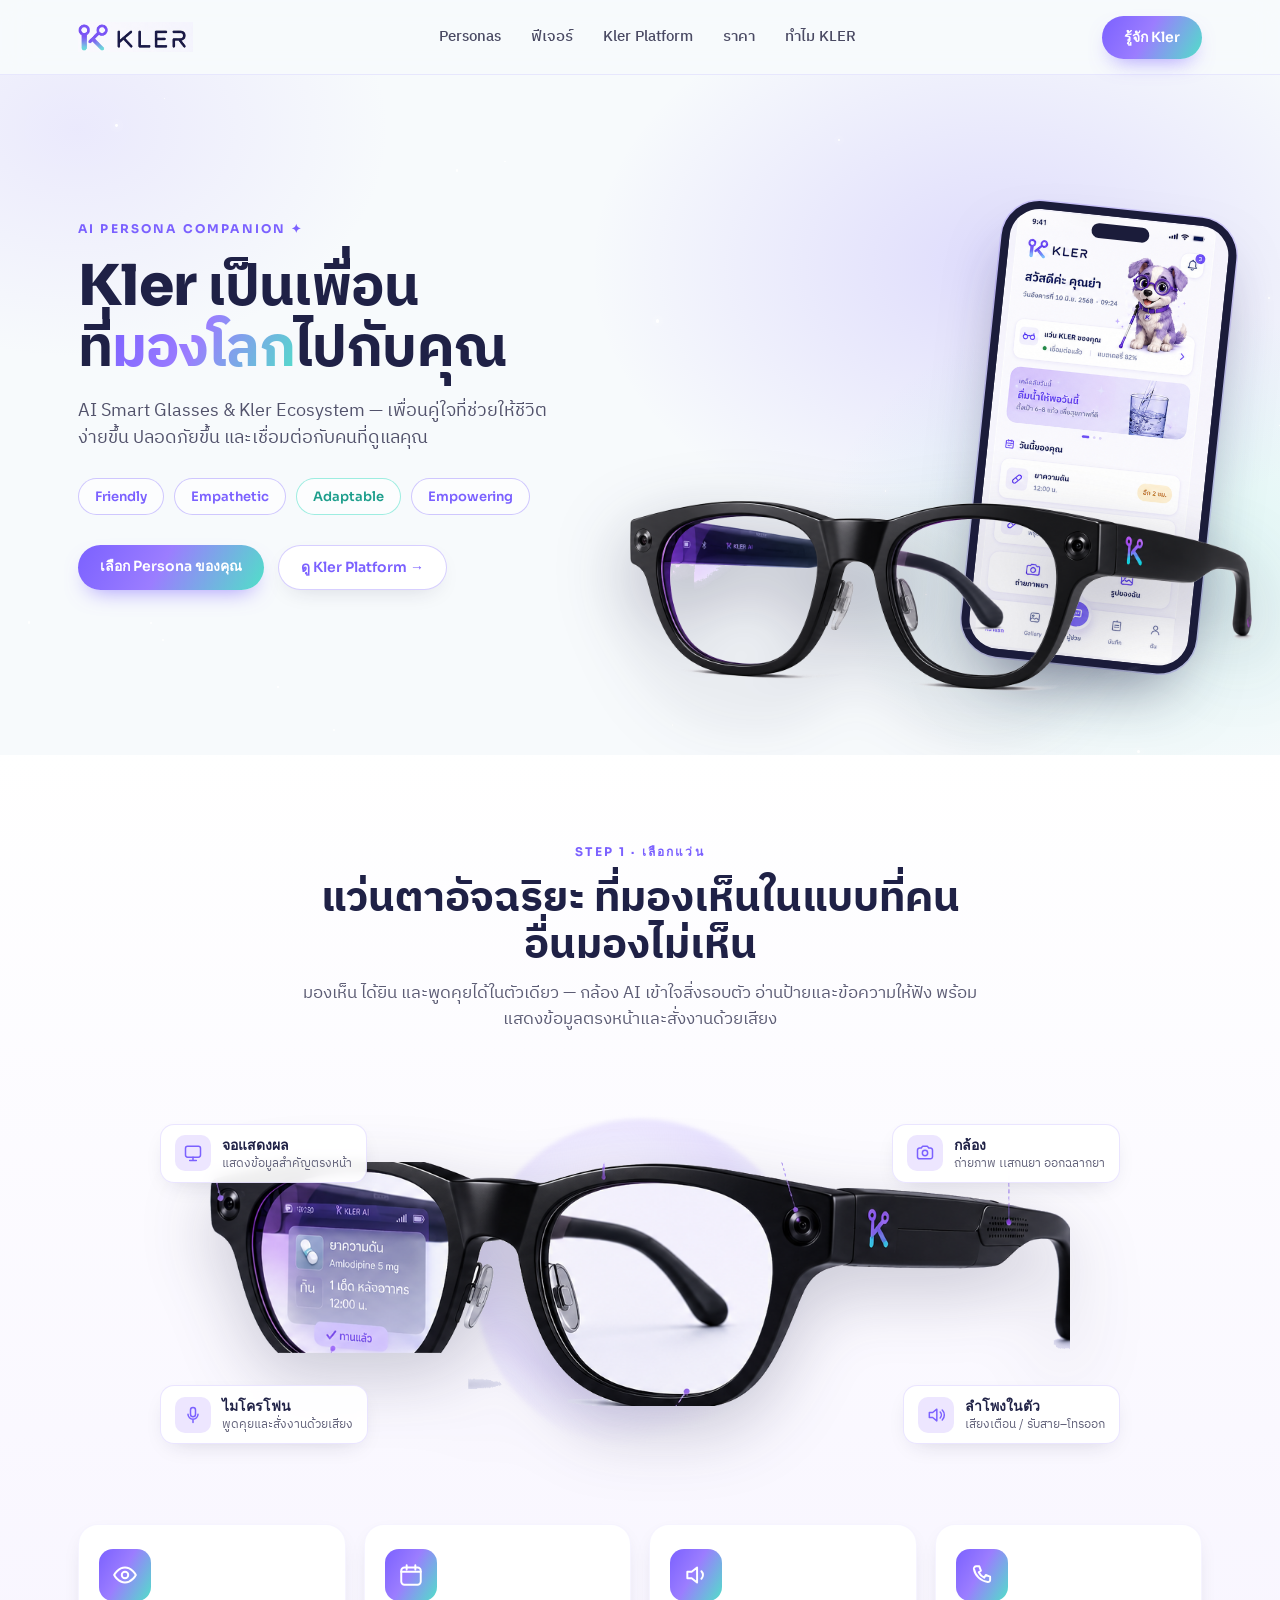
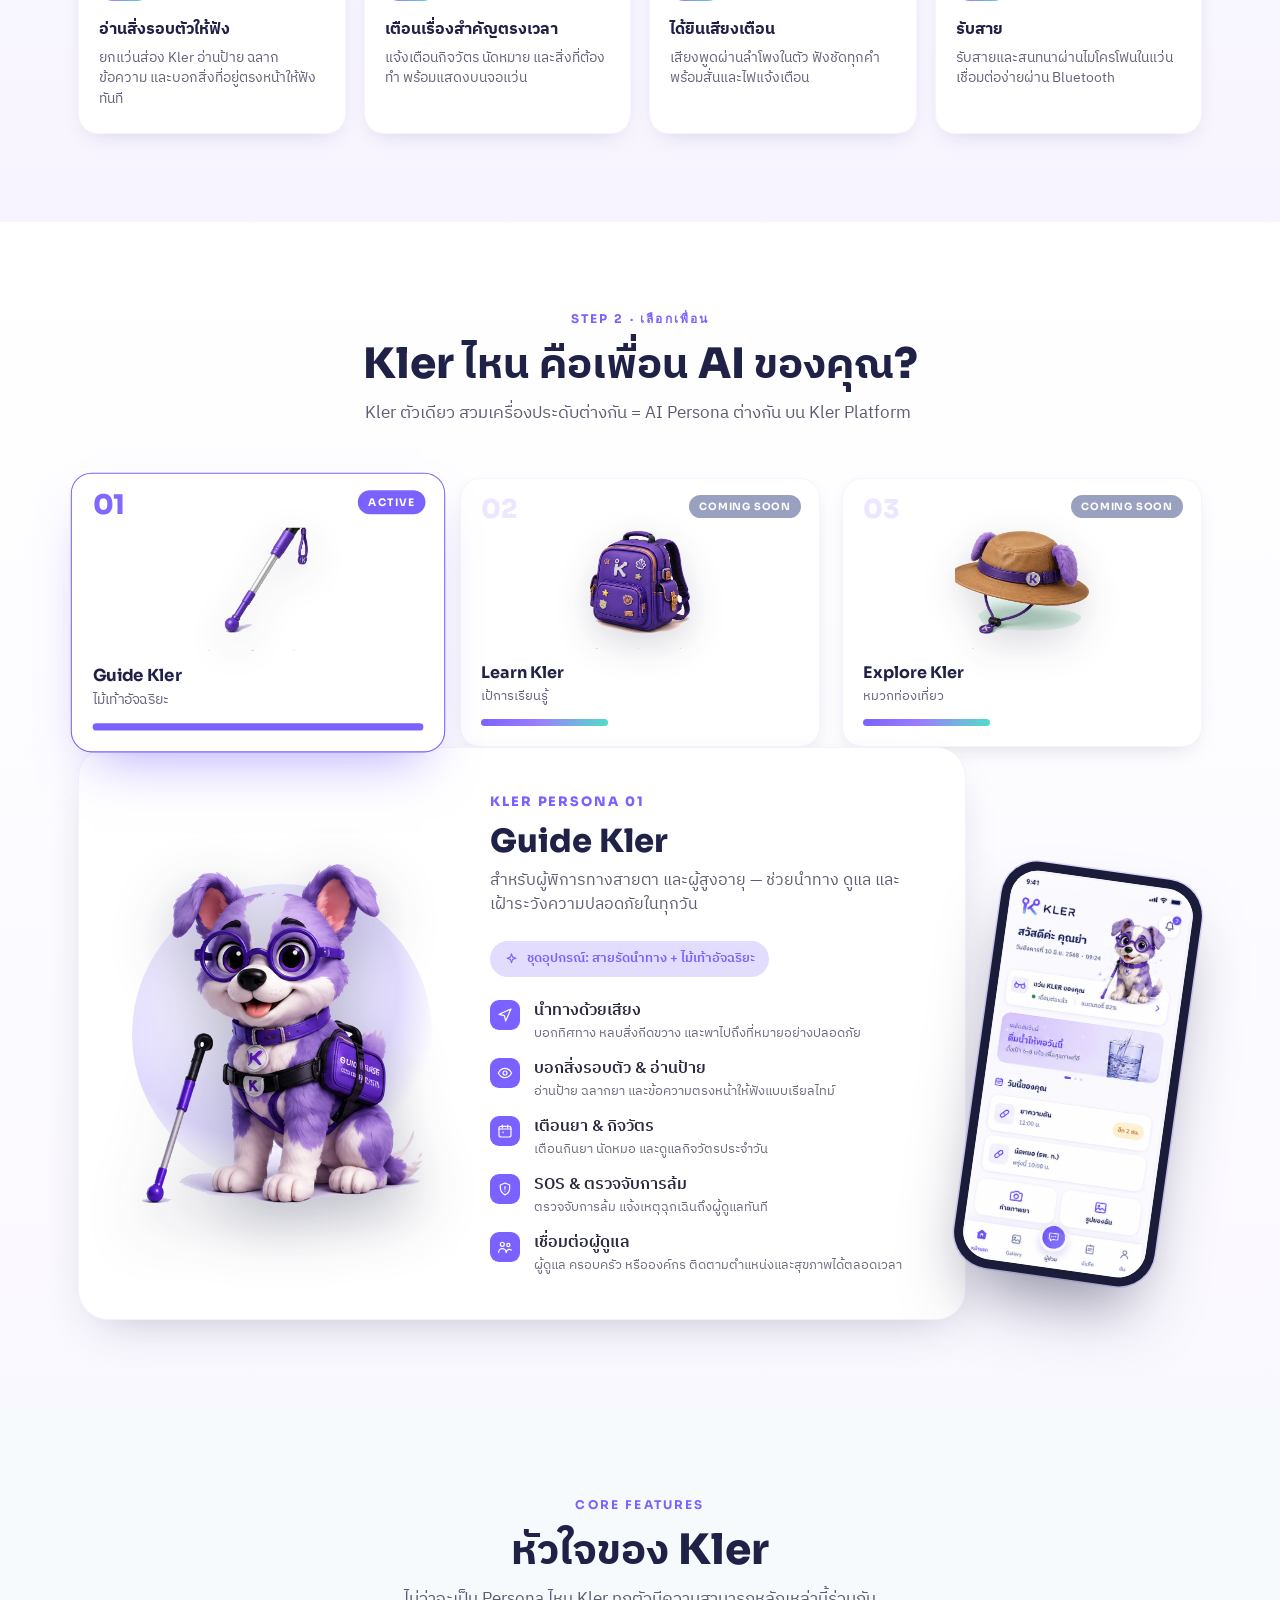
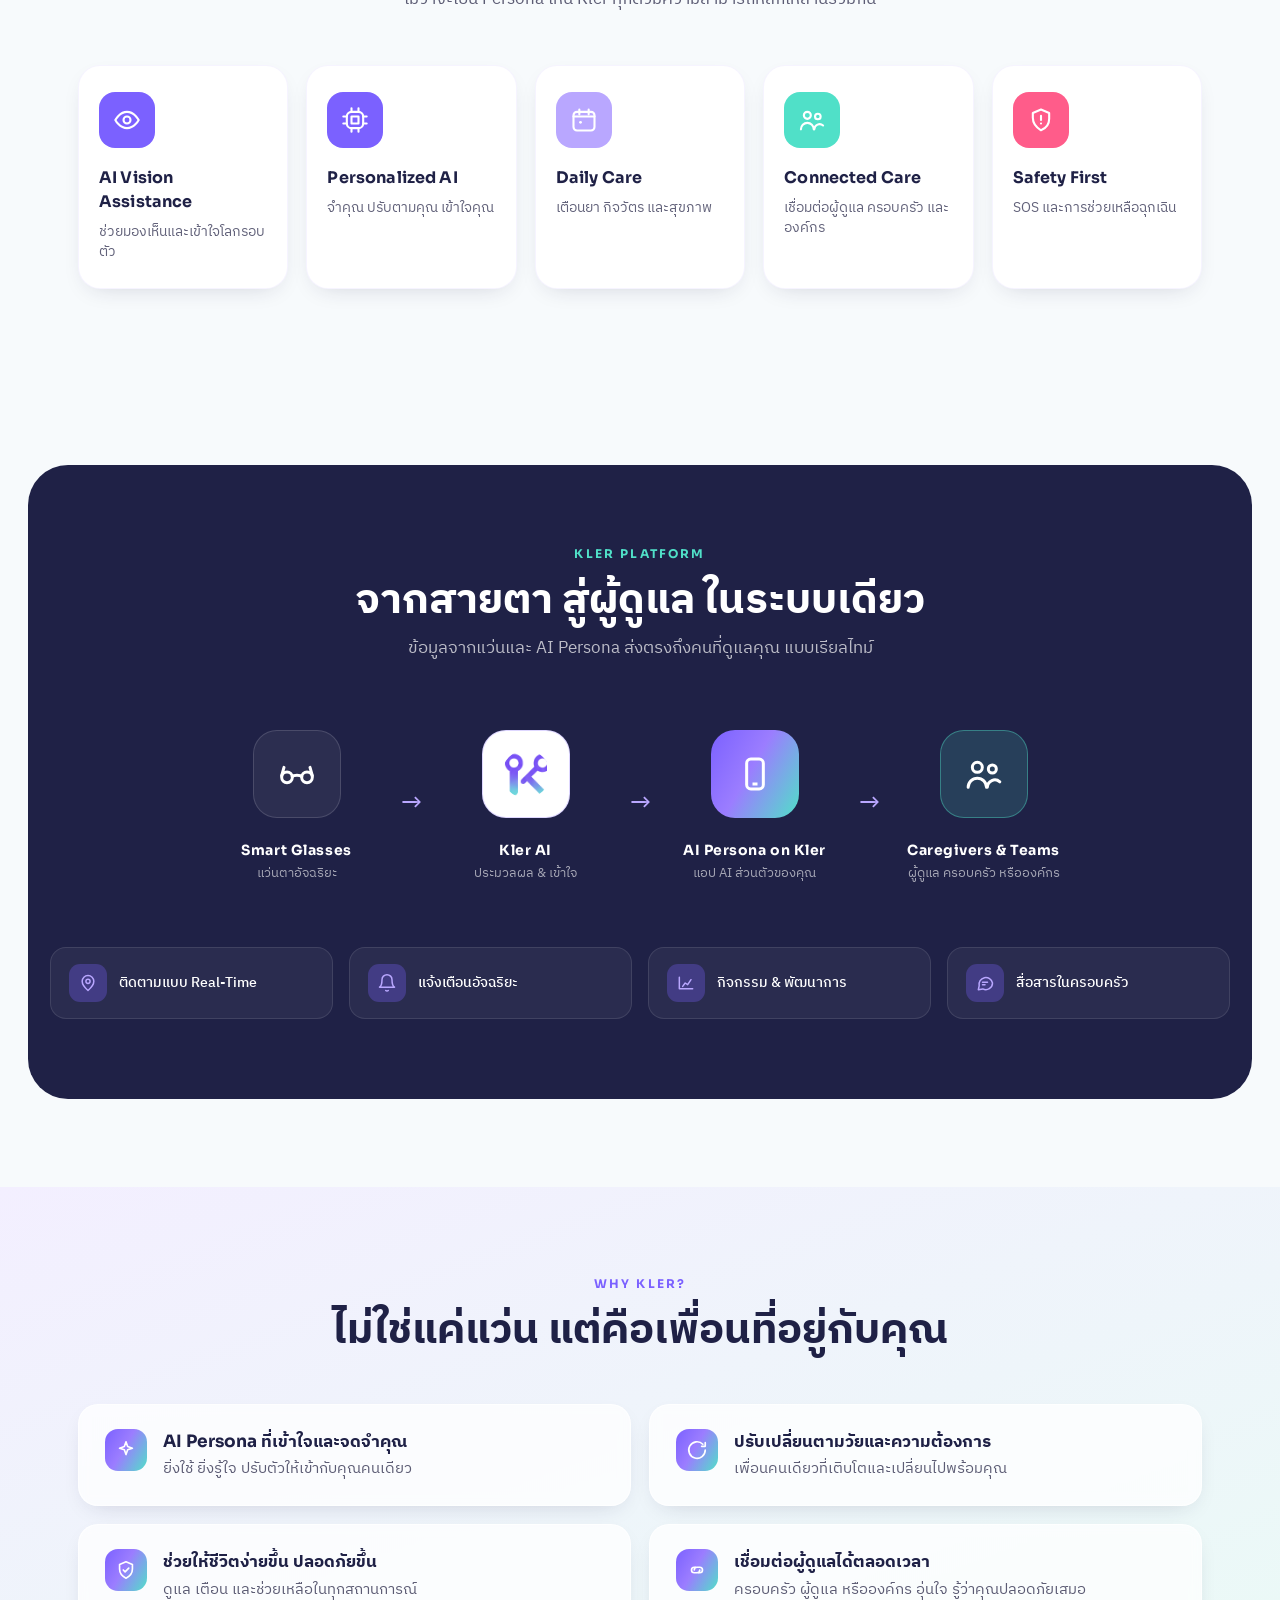
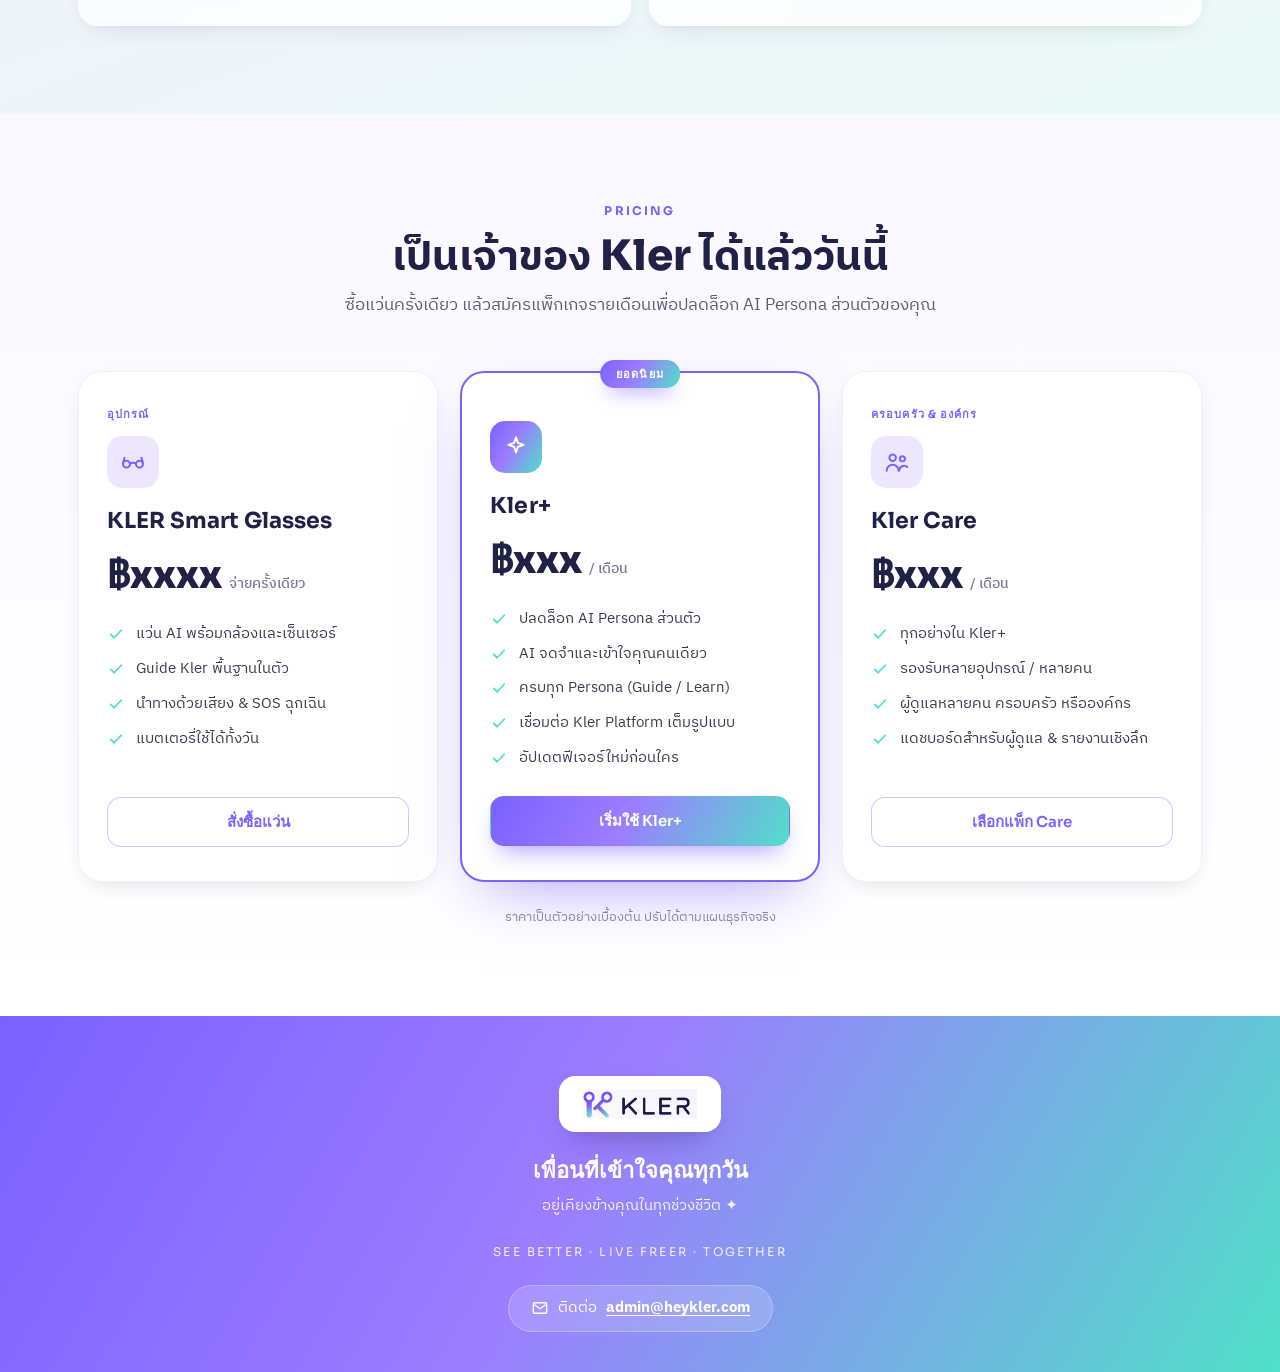
==== KLER.html @ 9b270d2b "Implement KLER landing page KLER — AI Persona Companion landing page imported from Claude Design. Se" ====
<!DOCTYPE html>
<html lang="th">
<head>
<meta charset="UTF-8">
<meta name="viewport" content="width=device-width, initial-scale=1.0">
<title>KLER — AI Persona Companion</title>
<link rel="preconnect" href="https://fonts.googleapis.com">
<link rel="preconnect" href="https://fonts.gstatic.com" crossorigin>
<link href="https://fonts.googleapis.com/css2?family=Sora:wght@400;500;600;700;800&family=IBM+Plex+Sans+Thai:wght@400;500;600;700&display=swap" rel="stylesheet">
<style>
:root{
  --galaxy:#7B61FF;
  --lavender:#B9A7FF;
  --mint:#50E0C8;
  --midnight:#1F2146;
  --moon:#F7FAFC;
  --lilac:#EDE6FF;
  --ink:#1F2146;
  --grad:linear-gradient(120deg,#7B61FF 0%,#9B7DFF 45%,#50E0C8 100%);
  --soft:0 18px 50px -22px rgba(31,33,70,.30);
  --soft-sm:0 8px 24px -12px rgba(31,33,70,.22);
  --orange:#FF8A3D;
  --pink:#FF5C8A;
}
*{box-sizing:border-box;margin:0;padding:0}
html{scroll-behavior:smooth}
body{
  font-family:'IBM Plex Sans Thai','Sora',system-ui,sans-serif;
  color:var(--ink);
  background:var(--moon);
  -webkit-font-smoothing:antialiased;
  overflow-x:hidden;
  line-height:1.5;
}
h1,h2,h3,.font-sora{font-family:'Sora','IBM Plex Sans Thai',sans-serif;}
.wrap{max-width:1180px;margin:0 auto;padding:0 28px;}
.eyebrow{font-family:'Sora',sans-serif;font-weight:700;letter-spacing:.18em;text-transform:uppercase;font-size:12px;color:var(--galaxy);}
.gradient-text{background:var(--grad);-webkit-background-clip:text;background-clip:text;color:transparent;}
a{color:inherit;text-decoration:none;}

/* ---------- HEADER ---------- */
header{position:sticky;top:0;z-index:60;backdrop-filter:blur(14px);background:rgba(247,250,252,.72);border-bottom:1px solid rgba(123,97,255,.12);}
.nav{display:flex;align-items:center;justify-content:space-between;height:74px;}
.nav img{height:30px;display:block;}
.nav-links{display:flex;gap:30px;align-items:center;}
.nav-links a{font-size:15px;font-weight:500;color:#4a4a63;transition:color .2s;}
.nav-links a:hover{color:var(--galaxy);}
.pill-btn{font-family:'Sora',sans-serif;font-weight:600;font-size:14px;white-space:nowrap;color:#fff;background:var(--grad);padding:11px 22px;border-radius:99px;box-shadow:0 10px 22px -10px rgba(123,97,255,.7);transition:transform .2s;}
.pill-btn:hover{transform:translateY(-2px);}
@media(max-width:820px){.nav-links{display:none;}}

/* ---------- HERO ---------- */
.hero{position:relative;padding:70px 0 90px;overflow:hidden;}
.hero-bg{position:absolute;inset:0;z-index:0;background:
   radial-gradient(680px 480px at 78% 28%,rgba(123,97,255,.20),transparent 60%),
   radial-gradient(560px 420px at 90% 70%,rgba(80,224,200,.16),transparent 60%),
   radial-gradient(520px 380px at 6% 8%,rgba(185,167,255,.20),transparent 60%);}
.stars{position:absolute;inset:0;z-index:0;}
.star{position:absolute;background:#fff;border-radius:50%;box-shadow:0 0 8px 1px rgba(255,255,255,.9);animation:twinkle 4s ease-in-out infinite;}
@keyframes twinkle{0%,100%{opacity:.25;transform:scale(.7)}50%{opacity:1;transform:scale(1)}}
.hero-grid{position:relative;z-index:2;display:grid;grid-template-columns:1.05fr .95fr;gap:30px;align-items:center;}
.hero h1{font-size:clamp(34px,4.4vw,58px);line-height:1.08;font-weight:800;letter-spacing:-.01em;margin:18px 0 0;}
.hero .lead{font-size:18px;color:#52526b;margin-top:20px;max-width:480px;}
.hero .tags{display:flex;flex-wrap:wrap;gap:10px;margin-top:26px;}
.tag{font-family:'Sora',sans-serif;font-size:13px;font-weight:600;padding:8px 16px;border-radius:99px;border:1.5px solid rgba(123,97,255,.35);color:var(--galaxy);background:rgba(255,255,255,.6);}
.tag.mint{border-color:rgba(80,224,200,.55);color:#1d9e8c;}
.hero-cta{display:flex;gap:14px;margin-top:30px;flex-wrap:wrap;}
.ghost-btn{font-family:'Sora',sans-serif;font-weight:600;font-size:14px;color:var(--galaxy);background:#fff;padding:11px 22px;border-radius:99px;border:1.5px solid rgba(123,97,255,.3);box-shadow:var(--soft-sm);transition:transform .2s;}
.ghost-btn:hover{transform:translateY(-2px);}

/* hero visual stack */
.hero-visual{position:relative;min-height:520px;display:flex;align-items:flex-end;justify-content:center;gap:6px;}
.orb{position:absolute;width:430px;height:430px;border-radius:50%;top:46%;left:42%;transform:translate(-50%,-50%);
  background:radial-gradient(circle at 38% 32%,rgba(255,255,255,.9),rgba(185,167,255,.5) 38%,rgba(123,97,255,.28) 62%,transparent 75%);
  filter:blur(2px);z-index:1;animation:orbf 8s ease-in-out infinite;}
@keyframes orbf{0%,100%{transform:translate(-50%,-50%)}50%{transform:translate(-50%,-58%)}}
.hero-dog{position:relative;z-index:2;width:360px;max-width:50%;height:auto;display:block;align-self:flex-end;margin-bottom:150px;filter:drop-shadow(0 26px 30px rgba(123,97,255,.28));animation:floatY 7s ease-in-out infinite;}
@keyframes floatY{0%,100%{transform:translateY(0)}50%{transform:translateY(-12px)}}
.phone-mock{position:relative;flex:none;width:236px;border-radius:38px;background:#1b1c3a;padding:8px;box-shadow:0 34px 64px -22px rgba(31,33,70,.55),0 0 0 1.5px rgba(123,97,255,.22);z-index:3;transform:rotate(6deg);transform-origin:center bottom;animation:floatTilt 7.6s ease-in-out infinite;}
@keyframes floatTilt{0%,100%{transform:rotate(6deg) translateY(0)}50%{transform:rotate(6deg) translateY(-10px)}}
.phone-notch{position:absolute;top:16px;left:50%;transform:translateX(-50%);width:58px;height:15px;background:#1b1c3a;border-radius:99px;z-index:2;}
.phone-screen{border-radius:30px;overflow:hidden;background:#fff;}
.phone-screen img{width:100%;display:block;}
.glasses-float{position:absolute;left:-10%;bottom:-26px;width:120%;max-width:none;filter:drop-shadow(0 26px 36px rgba(31,33,70,.34));z-index:4;animation:floatY2 6.5s ease-in-out infinite;}
@keyframes floatY2{0%,100%{transform:translateY(0)}50%{transform:translateY(9px)}}
@media(max-width:920px){
  .hero-grid{grid-template-columns:1fr;gap:20px;}
  .hero-visual{min-height:460px;margin-top:6px;}
  .hero .lead,.hero .tags,.hero-cta{max-width:none;}
}
@media(max-width:560px){
  .hero-dog{width:200px;}
  .phone-mock{width:180px;}
  .glasses-float{width:58%;}
}

/* ---------- SECTION SHELL ---------- */
section{position:relative;}
.sec{padding:88px 0;}
.sec-head{text-align:center;max-width:680px;margin:0 auto 52px;}
.sec-head h2{font-size:clamp(28px,3.4vw,42px);font-weight:800;line-height:1.12;margin-top:12px;}
.sec-head p{color:#5c5c74;font-size:17px;margin-top:14px;}

/* reveal */
.reveal{opacity:0;transform:translateY(26px);transition:opacity .7s cubic-bezier(.2,.7,.2,1),transform .7s cubic-bezier(.2,.7,.2,1);}
.reveal.in{opacity:1;transform:none;}

/* ---------- FEATURES ---------- */
.feat-grid{display:grid;grid-template-columns:repeat(5,1fr);gap:18px;}
.feat{background:#fff;border-radius:22px;padding:26px 20px;box-shadow:var(--soft-sm);border:1px solid rgba(123,97,255,.07);transition:transform .3s,box-shadow .3s;}
.feat:hover{transform:translateY(-8px);box-shadow:var(--soft);}
.ficon{width:56px;height:56px;border-radius:16px;display:grid;place-items:center;margin-bottom:18px;color:#fff;}
.ficon svg{width:28px;height:28px;}
.feat h3{font-size:16px;font-weight:700;letter-spacing:.01em;}
.feat p{color:#62627a;font-size:13.5px;margin-top:8px;}
@media(max-width:900px){.feat-grid{grid-template-columns:repeat(2,1fr);}}
@media(max-width:520px){.feat-grid{grid-template-columns:1fr;}}

/* ---------- PERSONA SWITCHER ---------- */
.persona{background:linear-gradient(180deg,#fff,#faf8ff);}
.psw{display:flex;justify-content:center;gap:10px;margin-bottom:42px;flex-wrap:wrap;}
.psw button{font-family:'Sora',sans-serif;font-weight:600;font-size:14px;white-space:nowrap;cursor:pointer;border:1.5px solid rgba(123,97,255,.25);background:#fff;color:#52526b;padding:12px 24px;border-radius:99px;display:flex;align-items:center;gap:10px;transition:all .25s;}
.psw button .dot{width:9px;height:9px;border-radius:50%;background:currentColor;opacity:.5;}
.psw button[aria-selected="true"]{color:#fff;border-color:transparent;box-shadow:var(--soft);}
.psw button .soon-pill{font-size:8.5px;font-weight:700;letter-spacing:.04em;text-transform:uppercase;white-space:nowrap;padding:2px 7px;border-radius:99px;background:rgba(123,97,255,.12);color:#7B61FF;}
.psw button[aria-selected="true"] .soon-pill{background:rgba(255,255,255,.25);color:#fff;}
.psw button[aria-selected="true"] .dot{opacity:1;background:#fff;}
.pcard{position:relative;display:grid;grid-template-columns:.85fr 1.15fr;gap:48px;align-items:center;background:#fff;border-radius:30px;padding:44px;box-shadow:var(--soft);border:1px solid rgba(123,97,255,.08);min-height:380px;}
.pmedia{position:relative;display:grid;place-items:center;}
.pmedia .pring{position:absolute;width:300px;height:300px;border-radius:50%;background:radial-gradient(circle at 40% 35%,rgba(255,255,255,.9),var(--p-soft) 55%,transparent 72%);transition:background .4s;}
.pmedia img{position:relative;width:280px;z-index:2;filter:drop-shadow(0 22px 30px rgba(31,33,70,.3));transition:opacity .35s,transform .35s;}
.pphone{position:absolute;right:-214px;top:57%;width:202px;height:410px;border-radius:36px;background:#1b1c3a;padding:9px;box-shadow:0 38px 66px -20px rgba(31,33,70,.5),0 0 0 1.5px rgba(123,97,255,.22);transform:translateY(-50%) rotate(8deg);transform-origin:center;z-index:5;}
.pphone-scr{width:100%;height:100%;border-radius:28px;overflow:hidden;background:#fff;}
.pscreens{position:relative;width:100%;height:100%;}
.psc{position:absolute;inset:0;width:100%;height:100%;object-fit:cover;object-position:top center;opacity:0;transition:opacity .8s ease;}
.psc.on{opacity:1;}
@media(min-width:1101px){.pcard{margin-right:236px;}}
@media(max-width:1100px){.pphone{display:none;}}
.pbadge{position:absolute;top:8px;right:8px;z-index:3;font-family:'Sora',sans-serif;font-size:11px;font-weight:700;letter-spacing:.06em;padding:7px 14px;border-radius:99px;color:#fff;}
.pinfo .pnum{font-family:'Sora',sans-serif;font-weight:800;font-size:13px;letter-spacing:.15em;}
.pinfo h3{font-size:32px;font-weight:800;margin:6px 0 4px;}
.pinfo .psub{color:#5c5c74;font-size:16px;margin-bottom:24px;}
.pfeatures{list-style:none;display:flex;flex-direction:column;gap:14px;}
.pfeatures li{display:flex;align-items:center;gap:14px;font-size:15.5px;font-weight:500;color:#33334a;}
.pfeatures .chk{flex:none;width:30px;height:30px;border-radius:9px;display:grid;place-items:center;color:#fff;}
.pfeatures .chk svg{width:16px;height:16px;}
@media(max-width:860px){.pcard{grid-template-columns:1fr;gap:26px;padding:32px 24px;text-align:center;}.pmedia img{width:220px;}.pmedia .pring{width:240px;height:240px;}.pfeatures li{text-align:left;}}

/* ---------- PLATFORM ---------- */
.platform{background:var(--midnight);color:#fff;border-radius:40px;margin:0 28px;}
.platform .wrap{padding:80px 0;}
.platform .sec-head h2{color:#fff;}
.platform .sec-head p{color:rgba(255,255,255,.7);}
.flow{display:flex;align-items:stretch;justify-content:center;gap:0;flex-wrap:wrap;}
.fnode{flex:1;min-width:150px;max-width:200px;text-align:center;padding:8px;}
.fnode .fn-vis{height:104px;display:grid;place-items:center;margin-bottom:14px;}
.fnode .fn-circle{width:88px;height:88px;border-radius:24px;display:grid;place-items:center;background:rgba(255,255,255,.06);border:1px solid rgba(255,255,255,.14);}
.fnode .fn-circle svg{width:40px;height:40px;color:#fff;}
.fnode .fn-circle.k{background:var(--grad);border:none;}
.fnode .fn-circle.k span{font-family:'Sora',sans-serif;font-weight:800;font-size:34px;color:#fff;}
.fnode img{width:88px;height:88px;object-fit:cover;border-radius:24px;}
.fnode b{font-family:'Sora',sans-serif;display:block;font-size:14px;letter-spacing:.04em;}
.fnode small{color:rgba(255,255,255,.6);font-size:12.5px;}
.farrow{display:grid;place-items:center;color:var(--lavender);font-size:26px;padding:0 4px;align-self:center;height:104px;}
@media(max-width:760px){.farrow{transform:rotate(90deg);height:36px;}.fnode{max-width:none;width:100%;}.flow{flex-direction:column;align-items:center;}}
.psub-feats{display:grid;grid-template-columns:repeat(4,1fr);gap:16px;margin-top:54px;}
.psf{display:flex;align-items:center;gap:12px;background:rgba(255,255,255,.05);border:1px solid rgba(255,255,255,.1);border-radius:16px;padding:16px 18px;}
.psf .pic{width:38px;height:38px;border-radius:11px;background:rgba(123,97,255,.3);display:grid;place-items:center;flex:none;}
.psf .pic svg{width:20px;height:20px;color:var(--lavender);}
.psf span{font-size:13.5px;font-weight:500;}
@media(max-width:760px){.psub-feats{grid-template-columns:1fr 1fr;}}

/* ---------- SMART GLASSES ---------- */
.glassfx{background:linear-gradient(180deg,#fff,#f7f4ff);}
.gx-stage{position:relative;max-width:960px;margin:0 auto;min-height:400px;display:flex;align-items:center;justify-content:center;}
.gx-orb{position:absolute;width:330px;height:330px;border-radius:50%;background:radial-gradient(circle at 42% 38%,rgba(255,255,255,.9),rgba(185,167,255,.28) 50%,transparent 72%);filter:blur(2px);z-index:0;}
.gx-glasses{position:relative;z-index:1;width:860px;max-width:96%;height:auto;filter:drop-shadow(0 24px 34px rgba(31,33,70,.22));}
.gx-call{position:absolute;z-index:2;display:flex;align-items:center;gap:11px;background:rgba(255,255,255,.92);backdrop-filter:blur(6px);border:1px solid rgba(123,97,255,.16);border-radius:14px;padding:10px 14px;box-shadow:var(--soft-sm);max-width:230px;}
.gx-call .gx-ic{flex:none;width:36px;height:36px;border-radius:10px;background:var(--lilac);color:var(--galaxy);display:grid;place-items:center;}
.gx-call .gx-ic svg{width:20px;height:20px;}
.gx-tx b{display:block;font-family:'Sora',sans-serif;font-size:14px;font-weight:700;color:var(--ink);}
.gx-tx small{font-size:12px;color:#62627a;line-height:1.3;display:block;}
.c-disp{top:10%;left:0;}
.c-cam{top:10%;right:0;}
.c-mic{bottom:10%;left:0;}
.c-spk{bottom:10%;right:0;}
.gx-feats{display:grid;grid-template-columns:repeat(4,1fr);gap:18px;margin-top:40px;}
.gxf{background:#fff;border-radius:20px;padding:24px 20px;box-shadow:var(--soft-sm);border:1px solid rgba(123,97,255,.07);transition:transform .3s,box-shadow .3s;}
.gxf:hover{transform:translateY(-6px);box-shadow:var(--soft);}
.gxf-ic{width:52px;height:52px;border-radius:14px;background:var(--grad);color:#fff;display:grid;place-items:center;margin-bottom:16px;}
.gxf-ic svg{width:26px;height:26px;}
.gxf h3{font-size:16px;font-weight:700;}
.gxf p{color:#62627a;font-size:13.5px;margin-top:7px;}
@media(max-width:900px){
  .gx-stage{flex-direction:column;min-height:0;gap:14px;}
  .gx-glasses{width:100%;order:-1;}
  .gx-orb{display:none;}
  .gx-call{position:static;max-width:none;width:100%;}
  .gx-feats{grid-template-columns:1fr 1fr;}
}
@media(max-width:520px){.gx-feats{grid-template-columns:1fr;}}
.gx-specs{display:flex;flex-wrap:wrap;justify-content:center;gap:14px 30px;margin-top:32px;padding:20px 24px;background:rgba(123,97,255,.05);border:1px solid rgba(123,97,255,.12);border-radius:18px;}
.gx-specs .gxs{display:flex;align-items:center;gap:9px;font-size:13.5px;font-weight:600;color:#4a4a63;}
.gx-specs .gxs svg{width:19px;height:19px;color:var(--galaxy);flex:none;}
@media(max-width:520px){.gx-specs{gap:12px 20px;}.gx-specs .gxs{font-size:12.5px;}}

/* ---------- GEAR GIMMICK ---------- */
.gear-grid{display:grid;grid-template-columns:repeat(3,1fr);gap:22px;align-items:center;}
.persona .gear-grid{margin-top:30px;}
.gear{background:#fff;border-radius:20px;padding:18px 20px 20px;box-shadow:var(--soft-sm);border:1.5px solid rgba(123,97,255,.07);position:relative;overflow:hidden;--ga:#7B61FF;cursor:pointer;transition:transform .35s cubic-bezier(.2,.7,.2,1),box-shadow .35s,border-color .35s;}
.gear .step{font-family:'Sora',sans-serif;font-weight:800;font-size:26px;color:var(--lilac);line-height:1;}
.gear-img{display:grid;place-items:center;margin:8px 0 12px;}
.gear-img img{max-height:118px;max-width:82%;width:auto;height:auto;object-fit:contain;filter:drop-shadow(0 12px 18px rgba(31,33,70,.16));transition:transform .35s;}
.gear:hover .gear-img img{transform:translateY(-3px) scale(1.05);}
.gear h3{font-size:16px;font-weight:700;margin:0 0 2px;}
.gear-sub{color:#62627a;font-size:13px;}
.gear p{color:#62627a;font-size:14px;}
.gear .barcode{margin-top:12px;height:7px;border-radius:99px;background:var(--grad);width:40%;transition:width .5s,background .4s;}
.gear:hover .barcode{width:100%;}
.gear.active{transform:scale(1.04);border-color:var(--ga);box-shadow:0 26px 50px -22px color-mix(in srgb,var(--ga) 55%,transparent);z-index:2;}
.gear.active .step{color:var(--ga);opacity:.95;}
.gear.active .barcode{width:100%;background:var(--ga);}
.gear.active::after{content:"ACTIVE";position:absolute;top:16px;right:18px;font-family:'Sora',sans-serif;font-size:10px;font-weight:700;letter-spacing:.12em;color:#fff;background:var(--ga);padding:4px 10px;border-radius:99px;}
.gear-soon{position:absolute;top:16px;right:18px;white-space:nowrap;font-family:'Sora',sans-serif;font-size:10px;font-weight:700;letter-spacing:.08em;text-transform:uppercase;color:#fff;background:#9aa0c0;padding:4px 10px;border-radius:99px;}
.gear.active:has(.gear-soon)::after{display:none;}
@media(max-width:760px){.gear-grid{grid-template-columns:1fr;}}

/* ---------- WHY ---------- */
.why{background:linear-gradient(160deg,#f3efff,#eafaf6);}
.why-grid{display:grid;grid-template-columns:1fr 1fr;gap:18px;}
.whyc{display:flex;gap:16px;align-items:flex-start;background:rgba(255,255,255,.75);backdrop-filter:blur(6px);border-radius:20px;padding:24px 26px;border:1px solid rgba(255,255,255,.7);box-shadow:var(--soft-sm);}
.whyc .wn{flex:none;width:42px;height:42px;border-radius:13px;background:var(--grad);display:grid;place-items:center;color:#fff;}
.whyc .wn svg{width:22px;height:22px;}
.whyc h3{font-size:17px;font-weight:700;}
.whyc p{color:#5c5c74;font-size:14.5px;margin-top:5px;}
@media(max-width:680px){.why-grid{grid-template-columns:1fr;}}

/* ---------- FOOTER ---------- */
footer{background:var(--grad);color:#fff;padding:60px 0 40px;text-align:center;}
footer img{height:30px;display:block;}
.ft-logo{display:inline-flex;background:#fff;padding:13px 24px;border-radius:16px;margin-bottom:22px;box-shadow:0 14px 34px -14px rgba(0,0,0,.35);}
.ft-contact{display:inline-flex;align-items:center;gap:9px;margin-top:24px;font-size:15px;background:rgba(255,255,255,.16);border:1px solid rgba(255,255,255,.25);padding:11px 22px;border-radius:99px;backdrop-filter:blur(6px);}
.ft-contact svg{width:18px;height:18px;}
.ft-contact a{font-weight:700;text-decoration:underline;text-underline-offset:3px;}
footer .ft-tag{font-family:'Sora',sans-serif;font-size:22px;font-weight:700;}
footer .ft-sub{opacity:.9;margin-top:8px;font-size:15px;}
footer .ft-en{font-family:'Sora',sans-serif;letter-spacing:.18em;font-size:12px;text-transform:uppercase;margin-top:26px;opacity:.85;}

/* persona detail extras */
.pgear{display:inline-flex;align-items:center;gap:8px;font-size:13px;font-weight:600;padding:8px 14px;border-radius:99px;margin-bottom:22px;}
.pgear svg{width:15px;height:15px;}
.pfeatures li{align-items:flex-start;}
.pf-txt{display:flex;flex-direction:column;gap:2px;}
.pf-txt b{font-size:15.5px;font-weight:600;color:#2a2a40;}
.pf-txt small{font-size:13px;color:#6b6b82;font-weight:400;line-height:1.45;}
.pcard .chk{margin-top:1px;}
.pcard.soon .pmedia img{filter:none;}
.pphone-soon{position:absolute;inset:0;z-index:3;display:none;flex-direction:column;align-items:center;justify-content:center;gap:10px;text-align:center;padding:24px;background:linear-gradient(165deg,#f3eeff,#fbfaff);}
.pphone-soon .psoon-ic{width:60px;height:60px;border-radius:18px;display:grid;place-items:center;background:var(--galaxy);box-shadow:0 14px 26px -10px rgba(123,97,255,.6);}
.pphone-soon .psoon-ic svg{width:30px;height:30px;}
.pphone-soon b{font-family:'Sora',sans-serif;font-weight:800;font-size:16px;letter-spacing:.12em;color:var(--ink);}
.pphone-soon small{font-size:12.5px;color:#62627a;line-height:1.5;}
@media(max-width:860px){.pgear{margin-left:auto;margin-right:auto;}}

/* ---------- PRICING ---------- */
.pricing{background:linear-gradient(180deg,#faf8ff,#fff);}
.price-grid{display:grid;grid-template-columns:repeat(3,1fr);gap:22px;align-items:stretch;}
.price{position:relative;background:#fff;border-radius:24px;padding:34px 28px;box-shadow:var(--soft-sm);border:1px solid rgba(123,97,255,.1);display:flex;flex-direction:column;transition:transform .3s,box-shadow .3s;}
.price:hover{transform:translateY(-6px);box-shadow:var(--soft);}
.price.feat{border:2px solid var(--galaxy);box-shadow:0 26px 60px -24px rgba(123,97,255,.6);}
.price-tag{font-family:'Sora',sans-serif;font-size:11px;font-weight:700;letter-spacing:.1em;text-transform:uppercase;color:var(--galaxy);}
.price.feat .price-tag{position:absolute;top:-13px;left:50%;transform:translateX(-50%);background:var(--grad);color:#fff;padding:6px 16px;border-radius:99px;box-shadow:0 10px 20px -8px rgba(123,97,255,.7);}
.price-ic{width:52px;height:52px;border-radius:15px;background:var(--lilac);color:var(--galaxy);display:grid;place-items:center;margin:14px 0 16px;}
.price.feat .price-ic{background:var(--grad);color:#fff;}
.price-ic svg{width:26px;height:26px;}
.price h3{font-family:'Sora',sans-serif;font-size:22px;font-weight:700;}
.price-amt{display:flex;align-items:baseline;gap:7px;margin:10px 0 20px;}
.price-amt .amt{font-family:'Sora',sans-serif;font-size:38px;font-weight:800;color:var(--ink);}
.price-amt .per{font-size:14px;color:#7a7a90;font-weight:500;}
.price-feats{list-style:none;display:flex;flex-direction:column;gap:13px;margin-bottom:26px;flex:1;}
.price-feats li{display:flex;align-items:flex-start;gap:11px;font-size:14.5px;color:#3a3a52;}
.price-feats svg{width:18px;height:18px;color:var(--mint);flex:none;margin-top:1px;}
.price-btn{font-family:'Sora',sans-serif;font-weight:600;font-size:15px;text-align:center;padding:13px;border-radius:14px;color:var(--galaxy);background:#fff;border:1.5px solid rgba(123,97,255,.35);transition:transform .2s;}
.price-btn:hover{transform:translateY(-2px);}
.price.feat .price-btn{color:#fff;background:var(--grad);border-color:transparent;box-shadow:0 12px 26px -10px rgba(123,97,255,.7);}
.price-note{text-align:center;color:#8a8aa0;font-size:13px;margin-top:26px;}
@media(max-width:860px){.price-grid{grid-template-columns:1fr;max-width:440px;margin:0 auto;}}

/* shared accent helper set per-element via inline var */
</style>
</head>
<body>

<header>
  <div class="wrap nav">
    <a href="#top"><img src="assets/logo.png" alt="KLER"></a>
    <nav class="nav-links">
      <a href="#personas">Personas</a>
      <a href="#features">ฟีเจอร์</a>
      <a href="#platform">Kler Platform</a>
      <a href="#pricing">ราคา</a>
      <a href="#why">ทำไม KLER</a>
    </nav>
    <a href="#personas" class="pill-btn">รู้จัก Kler</a>
  </div>
</header>

<!-- HERO -->
<section class="hero" id="top">
  <div class="hero-bg"></div>
  <div class="stars" id="stars"></div>
  <div class="wrap hero-grid">
    <div class="hero-copy">
      <div class="eyebrow">AI Persona Companion ✦</div>
      <h1>Kler เป็นเพื่อน<br>ที่<span class="gradient-text">มองโลก</span>ไปกับคุณ</h1>
      <p class="lead">AI Smart Glasses &amp; Kler Ecosystem — เพื่อนคู่ใจที่ช่วยให้ชีวิตง่ายขึ้น ปลอดภัยขึ้น และเชื่อมต่อกับคนที่ดูแลคุณ</p>
      <div class="tags">
        <span class="tag">Friendly</span>
        <span class="tag">Empathetic</span>
        <span class="tag mint">Adaptable</span>
        <span class="tag">Empowering</span>
      </div>
      <div class="hero-cta">
        <a href="#personas" class="pill-btn">เลือก Persona ของคุณ</a>
        <a href="#platform" class="ghost-btn">ดู Kler Platform →</a>
      </div>
    </div>

    <div class="hero-visual">
      <canvas class="hero-dog" id="dogCanvas"></canvas>
      <video id="dogVideo" src="assets/hey-kler.mp4" autoplay muted loop playsinline preload="auto" style="display:none"></video>
      <div class="phone-mock">
        <div class="phone-notch"></div>
        <div class="phone-screen"><img src="assets/app-screen.png" alt="KLER App"></div>
      </div>
      <img class="glasses-float" src="assets/glasses-cut.png" alt="KLER Smart Glasses">
    </div>
  </div>
  <!-- app example temporarily removed
  <div class="dog-clip" id="dogClip">
    <div class="dog-clip-head"><span class="dc-live">LIVE</span><span>Hey Kler 👋</span></div>
    <video src="assets/hey-kler.mp4" autoplay muted loop playsinline poster="assets/video-poster.png"></video>
  </div>
  -->
</section>

<!-- SMART GLASSES -->
<section class="sec glassfx" id="glasses">
  <div class="wrap">
    <div class="sec-head reveal">
      <div class="eyebrow">STEP 1 · เลือกแว่น</div>
      <h2>แว่นตาอัจฉริยะ ที่มองเห็นในแบบที่คนอื่นมองไม่เห็น</h2>
      <p>มองเห็น ได้ยิน และพูดคุยได้ในตัวเดียว — กล้อง AI เข้าใจสิ่งรอบตัว อ่านป้ายและข้อความให้ฟัง พร้อมแสดงข้อมูลตรงหน้าและสั่งงานด้วยเสียง</p>
    </div>

    <div class="gx-stage reveal">
      <div class="gx-orb"></div>
      <img class="gx-glasses" src="assets/glasses-hud.png" alt="KLER Smart Glasses">

      <div class="gx-call c-disp">
        <div class="gx-ic"><svg viewBox="0 0 24 24" fill="none" stroke="currentColor" stroke-width="1.8" stroke-linecap="round" stroke-linejoin="round"><rect x="3" y="4" width="18" height="13" rx="2.5"/><path d="M8 21h8M12 17v4"/></svg></div>
        <div class="gx-tx"><b>จอแสดงผล</b><small>แสดงข้อมูลสำคัญตรงหน้า</small></div>
      </div>
      <div class="gx-call c-cam">
        <div class="gx-ic"><svg viewBox="0 0 24 24" fill="none" stroke="currentColor" stroke-width="1.8" stroke-linecap="round" stroke-linejoin="round"><path d="M3 8.5A2.5 2.5 0 0 1 5.5 6h2L9 4h6l1.5 2h2A2.5 2.5 0 0 1 21 8.5v8A2.5 2.5 0 0 1 18.5 19h-13A2.5 2.5 0 0 1 3 16.5Z"/><circle cx="12" cy="12" r="3.2"/></svg></div>
        <div class="gx-tx"><b>กล้อง </b><small>ถ่ายภาพ เเสกนยา ออกฉลากยา</small></div>
      </div>
      <div class="gx-call c-mic">
        <div class="gx-ic"><svg viewBox="0 0 24 24" fill="none" stroke="currentColor" stroke-width="1.8" stroke-linecap="round" stroke-linejoin="round"><rect x="9" y="3" width="6" height="11" rx="3"/><path d="M6 11a6 6 0 0 0 12 0M12 17v4"/></svg></div>
        <div class="gx-tx"><b>ไมโครโฟน</b><small>พูดคุยและสั่งงานด้วยเสียง</small></div>
      </div>
      <div class="gx-call c-spk">
        <div class="gx-ic"><svg viewBox="0 0 24 24" fill="none" stroke="currentColor" stroke-width="1.8" stroke-linecap="round" stroke-linejoin="round"><path d="M4 9v6h4l5 4V5L8 9H4Z"/><path d="M17 8.5a5 5 0 0 1 0 7M19.5 6a8.5 8.5 0 0 1 0 12"/></svg></div>
        <div class="gx-tx"><b>ลำโพงในตัว</b><small>เสียงเตือน / รับสาย–โทรออก</small></div>
      </div>
    </div>

    <div class="gx-feats reveal">
      <div class="gxf">
        <div class="gxf-ic"><svg viewBox="0 0 24 24" fill="none" stroke="currentColor" stroke-width="1.8" stroke-linecap="round" stroke-linejoin="round"><path d="M2 12s3.6-7 10-7 10 7 10 7-3.6 7-10 7-10-7-10-7Z"/><circle cx="12" cy="12" r="3"/></svg></div>
        <h3>อ่านสิ่งรอบตัวให้ฟัง</h3>
        <p>ยกแว่นส่อง Kler อ่านป้าย ฉลาก ข้อความ และบอกสิ่งที่อยู่ตรงหน้าให้ฟังทันที</p>
      </div>
      <div class="gxf">
        <div class="gxf-ic"><svg viewBox="0 0 24 24" fill="none" stroke="currentColor" stroke-width="1.8" stroke-linecap="round" stroke-linejoin="round"><rect x="3" y="5" width="18" height="16" rx="3"/><path d="M3 9h18M8 3v4M16 3v4"/></svg></div>
        <h3>เตือนเรื่องสำคัญตรงเวลา</h3>
        <p>แจ้งเตือนกิจวัตร นัดหมาย และสิ่งที่ต้องทำ พร้อมแสดงบนจอแว่น</p>
      </div>
      <div class="gxf">
        <div class="gxf-ic"><svg viewBox="0 0 24 24" fill="none" stroke="currentColor" stroke-width="1.8" stroke-linecap="round" stroke-linejoin="round"><path d="M4 9v6h4l5 4V5L8 9H4Z"/><path d="M17 8.5a5 5 0 0 1 0 7"/></svg></div>
        <h3>ได้ยินเสียงเตือน</h3>
        <p>เสียงพูดผ่านลำโพงในตัว ฟังชัดทุกคำ พร้อมสั่นและไฟแจ้งเตือน</p>
      </div>
      <div class="gxf">
        <div class="gxf-ic"><svg viewBox="0 0 24 24" fill="none" stroke="currentColor" stroke-width="1.8" stroke-linecap="round" stroke-linejoin="round"><path d="M6.5 4h3l1.5 4-2 1.5a11 11 0 0 0 5 5L15.5 12l4 1.5v3a2 2 0 0 1-2.2 2A15 15 0 0 1 4.5 6.2 2 2 0 0 1 6.5 4Z"/></svg></div>
        <h3>รับสาย</h3>
        <p>รับสายและสนทนาผ่านไมโครโฟนในแว่น เชื่อมต่อง่ายผ่าน Bluetooth</p>
      </div>
    </div>

    </div>
  </div>
</section>

<!-- PERSONAS -->
<section class="sec persona" id="personas">
  <div class="wrap">
    <div class="sec-head reveal">
      <div class="eyebrow">STEP 2 · เลือกเพื่อน</div>
      <h2>Kler ไหน คือเพื่อน AI ของคุณ?</h2>
      <p>Kler ตัวเดียว สวมเครื่องประดับต่างกัน = AI Persona ต่างกัน บน Kler Platform </p>
    </div>
    <div class="gear-grid reveal" id="gearGrid"></div>
    <div class="pcard reveal" id="pcard">
      <div class="pmedia">
        <div class="pring" id="pring"></div>
        <img id="pimg" src="assets/persona-guide.png" alt="">
      </div>
      <div class="pinfo">
        <div class="pnum" id="pnum"></div>
        <h3 id="ptitle"></h3>
        <p class="psub" id="pdesc"></p>
        <div class="pgear" id="pgear"></div>
        <ul class="pfeatures" id="pfeatures"></ul>
      </div>
      <div class="pphone" aria-hidden="true">
        <div class="pphone-scr">
          <div class="pscreens" id="pscreens">
            <img src="assets/app-home.png" class="psc on" alt="">
            <img src="assets/app-timeline.png" class="psc" alt="">
            <img src="assets/app-profile.png" class="psc" alt="">
            <img src="assets/app-chat.png" class="psc" alt="">
          </div>
          <div class="pphone-soon" id="pphoneSoon">
            <div class="psoon-ic"><svg viewBox="0 0 24 24" fill="none" stroke="#fff" stroke-width="1.8" stroke-linecap="round" stroke-linejoin="round"><path d="M12 3l1.8 5.2L19 10l-5.2 1.8L12 17l-1.8-5.2L5 10l5.2-1.8L12 3Z"/></svg></div>
            <b>COMING SOON</b>
            <small>กำลังพัฒนา<br>เปิดให้ใช้เร็ว ๆ นี้</small>
          </div>
        </div>
      </div>
    </div>
  </div>
</section>

<!-- FEATURES -->
<section class="sec" id="features">
  <div class="wrap">
    <div class="sec-head reveal">
      <div class="eyebrow">Core Features</div>
      <h2>หัวใจของ Kler</h2>
      <p>ไม่ว่าจะเป็น Persona ไหน Kler ทุกตัวมีความสามารถหลักเหล่านี้ร่วมกัน</p>
    </div>
    <div class="feat-grid" id="featGrid"></div>
  </div>
</section>

<!-- PLATFORM -->
<section class="sec">
  <div class="platform" id="platform">
    <div class="wrap">
      <div class="sec-head reveal">
        <div class="eyebrow" style="color:var(--mint)">Kler Platform</div>
        <h2>จากสายตา สู่ผู้ดูแล ในระบบเดียว</h2>
        <p>ข้อมูลจากแว่นและ AI Persona ส่งตรงถึงคนที่ดูแลคุณ แบบเรียลไทม์</p>
      </div>
      <div class="flow reveal" id="flow"></div>
      <div class="psub-feats reveal" id="platformFeats"></div>
      <!-- app screens example temporarily removed
      <div class="app-showcase reveal">
        <div class="as-label">ตัวอย่างหน้าจอแอป KLER</div>
        <img src="assets/app-screens.png" alt="KLER App screens">
      </div>
      -->
    </div>
  </div>
</section>

<!-- WHY -->
<section class="sec why" id="why">
  <div class="wrap">
    <div class="sec-head reveal">
      <div class="eyebrow">Why Kler?</div>
      <h2>ไม่ใช่แค่แว่น แต่คือเพื่อนที่อยู่กับคุณ</h2>
    </div>
    <div class="why-grid reveal" id="whyGrid"></div>
  </div>
</section>

<!-- PRICING -->
<section class="sec pricing" id="pricing">
  <div class="wrap">
    <div class="sec-head reveal">
      <div class="eyebrow">Pricing</div>
      <h2>เป็นเจ้าของ Kler ได้แล้ววันนี้</h2>
      <p>ซื้อแว่นครั้งเดียว แล้วสมัครแพ็กเกจรายเดือนเพื่อปลดล็อก AI Persona ส่วนตัวของคุณ</p>
    </div>
    <div class="price-grid reveal" id="priceGrid"></div>
    <p class="price-note reveal">ราคาเป็นตัวอย่างเบื้องต้น ปรับได้ตามแผนธุรกิจจริง</p>
  </div>
</section>

<footer>
  <div class="wrap">
    <div class="ft-logo"><img src="assets/logo.png" alt="KLER"></div>
    <div class="ft-tag">เพื่อนที่เข้าใจคุณทุกวัน</div>
    <div class="ft-sub">อยู่เคียงข้างคุณในทุกช่วงชีวิต ✦</div>
    <div class="ft-en">See better · Live freer · Together</div>
    <div class="ft-contact"><svg viewBox="0 0 24 24" fill="none" stroke="currentColor" stroke-width="1.8" stroke-linecap="round" stroke-linejoin="round"><rect x="3" y="5" width="18" height="14" rx="2.5"/><path d="m3.5 7 8.5 6 8.5-6"/></svg>ติดต่อ <a href="mailto:admin@heykler.com">admin@heykler.com</a></div>
  </div>
</footer>

<script src="assets/image-slot.js"></script>
<script>
/* ---------- ICONS (simple line set) ---------- */
const ICON = {
  eye:'<svg viewBox="0 0 24 24" fill="none" stroke="currentColor" stroke-width="1.8" stroke-linecap="round" stroke-linejoin="round"><path d="M2 12s3.6-7 10-7 10 7 10 7-3.6 7-10 7-10-7-10-7Z"/><circle cx="12" cy="12" r="3"/></svg>',
  brain:'<svg viewBox="0 0 24 24" fill="none" stroke="currentColor" stroke-width="1.8" stroke-linecap="round" stroke-linejoin="round"><rect x="5" y="5" width="14" height="14" rx="4"/><path d="M9 9h6v6H9z"/><path d="M9 2v3M15 2v3M9 19v3M15 19v3M2 9h3M2 15h3M19 9h3M19 15h3"/></svg>',
  calendar:'<svg viewBox="0 0 24 24" fill="none" stroke="currentColor" stroke-width="1.8" stroke-linecap="round" stroke-linejoin="round"><rect x="3" y="5" width="18" height="16" rx="3"/><path d="M3 9h18M8 3v4M16 3v4"/><circle cx="9" cy="14" r="1.2" fill="currentColor" stroke="none"/></svg>',
  family:'<svg viewBox="0 0 24 24" fill="none" stroke="currentColor" stroke-width="1.8" stroke-linecap="round" stroke-linejoin="round"><circle cx="8" cy="8" r="3"/><circle cx="17" cy="9" r="2.4"/><path d="M2.5 20a5.5 5.5 0 0 1 11 0M14 20a4.5 4.5 0 0 1 7.5-3.3"/></svg>',
  sos:'<svg viewBox="0 0 24 24" fill="none" stroke="currentColor" stroke-width="1.8" stroke-linecap="round" stroke-linejoin="round"><path d="M12 3l7 3v5c0 4.6-3 8.3-7 9.8C8 18.3 5 14.6 5 10V6l7-3Z"/><path d="M12 8.5v3.5M12 15h.01"/></svg>',
  nav:'<svg viewBox="0 0 24 24" fill="none" stroke="currentColor" stroke-width="1.8" stroke-linecap="round" stroke-linejoin="round"><path d="M3 11l18-8-8 18-2-8-8-2Z"/></svg>',
  ask:'<svg viewBox="0 0 24 24" fill="none" stroke="currentColor" stroke-width="1.8" stroke-linecap="round" stroke-linejoin="round"><circle cx="12" cy="12" r="9.5"/><path d="M9.3 9.2a2.7 2.7 0 1 1 3.6 2.5c-.7.3-1.4.8-1.4 1.8v.3"/><path d="M11.5 17h.01"/></svg>',
  grow:'<svg viewBox="0 0 24 24" fill="none" stroke="currentColor" stroke-width="1.8" stroke-linecap="round" stroke-linejoin="round"><path d="M3 20h18M6 20V11M11 20V7M16 20v-6M21 20V4"/></svg>',
  shield:'<svg viewBox="0 0 24 24" fill="none" stroke="currentColor" stroke-width="1.8" stroke-linecap="round" stroke-linejoin="round"><path d="M12 3l7 3v5c0 4.5-3 8-7 10-4-2-7-5.5-7-10V6l7-3Z"/><path d="M9 12l2 2 4-4"/></svg>',
  pin:'<svg viewBox="0 0 24 24" fill="none" stroke="currentColor" stroke-width="1.8" stroke-linecap="round" stroke-linejoin="round"><path d="M12 21s7-6 7-11a7 7 0 1 0-14 0c0 5 7 11 7 11Z"/><circle cx="12" cy="10" r="2.5"/></svg>',
  bell:'<svg viewBox="0 0 24 24" fill="none" stroke="currentColor" stroke-width="1.8" stroke-linecap="round" stroke-linejoin="round"><path d="M18 8a6 6 0 1 0-12 0c0 7-3 9-3 9h18s-3-2-3-9"/><path d="M10.5 21a2 2 0 0 0 3 0"/></svg>',
  chart:'<svg viewBox="0 0 24 24" fill="none" stroke="currentColor" stroke-width="1.8" stroke-linecap="round" stroke-linejoin="round"><path d="M4 19V5M4 19h16"/><path d="M8 16l3-4 3 2 4-6"/></svg>',
  chat:'<svg viewBox="0 0 24 24" fill="none" stroke="currentColor" stroke-width="1.8" stroke-linecap="round" stroke-linejoin="round"><path d="M21 12a8 8 0 0 1-11.6 7.1L4 20l1-4.6A8 8 0 1 1 21 12Z"/><path d="M9 11h6M9 14h3"/></svg>',
  glasses:'<svg viewBox="0 0 24 24" fill="none" stroke="currentColor" stroke-width="1.8" stroke-linecap="round" stroke-linejoin="round"><circle cx="6" cy="14" r="3.2"/><circle cx="18" cy="14" r="3.2"/><path d="M9.2 13.5c.8-1 4.8-1 5.6 0M2.8 13l1.4-5M21.2 13l-1.4-5"/></svg>',
  check:'<svg viewBox="0 0 24 24" fill="none" stroke="currentColor" stroke-width="2.4" stroke-linecap="round" stroke-linejoin="round"><path d="M5 12.5l4.5 4.5L19 7"/></svg>',
  heart:'<svg viewBox="0 0 24 24" fill="none" stroke="currentColor" stroke-width="1.8" stroke-linecap="round" stroke-linejoin="round"><path d="M12 20s-7-4.4-9.3-9C1 7.5 3 4.5 6 4.5c2 0 3.2 1.3 4 2.5.8-1.2 2-2.5 4-2.5 3 0 5 3 3.3 6.5C19 15.6 12 20 12 20Z"/></svg>',
  sparkle:'<svg viewBox="0 0 24 24" fill="none" stroke="currentColor" stroke-width="1.8" stroke-linecap="round" stroke-linejoin="round"><path d="M12 3l1.8 5.2L19 10l-5.2 1.8L12 17l-1.8-5.2L5 10l5.2-1.8L12 3Z"/></svg>',
  link:'<svg viewBox="0 0 24 24" fill="none" stroke="currentColor" stroke-width="1.8" stroke-linecap="round" stroke-linejoin="round"><path d="M9 12a3 3 0 0 1 3-3h3a3 3 0 0 1 0 6h-1.5"/><path d="M15 12a3 3 0 0 1-3 3H9a3 3 0 0 1 0-6h1.5"/></svg>',
  refresh:'<svg viewBox="0 0 24 24" fill="none" stroke="currentColor" stroke-width="1.8" stroke-linecap="round" stroke-linejoin="round"><path d="M21 12a9 9 0 1 1-2.6-6.3"/><path d="M21 4v4h-4"/></svg>',
};

/* ---------- DATA ---------- */
const features = [
  {ic:'eye',c:'var(--galaxy)',t:'AI Vision Assistance',d:'ช่วยมองเห็นและเข้าใจโลกรอบตัว'},
  {ic:'brain',c:'var(--galaxy)',t:'Personalized AI',d:'จำคุณ ปรับตามคุณ เข้าใจคุณ'},
  {ic:'calendar',c:'var(--lavender)',t:'Daily Care',d:'เตือนยา กิจวัตร และสุขภาพ'},
  {ic:'family',c:'var(--mint)',t:'Connected Care',d:'เชื่อมต่อผู้ดูแล ครอบครัว และองค์กร'},
  {ic:'sos',c:'var(--pink)',t:'Safety First',d:'SOS และการช่วยเหลือฉุกเฉิน'},
];

const personas = [
  {key:'guide',num:'01',name:'Guide Kler',accent:'#7B61FF',soft:'rgba(123,97,255,.22)',img:'assets/persona-guide.png',
   status:'AVAILABLE TODAY',statusBg:'var(--mint)',
   gear:'สายรัดนำทาง + ไม้เท้าอัจฉริยะ',
   sub:'สำหรับผู้พิการทางสายตา และผู้สูงอายุ — ช่วยนำทาง ดูแล และเฝ้าระวังความปลอดภัยในทุกวัน',
   feats:[
     {ic:'nav',t:'นำทางด้วยเสียง',d:'บอกทิศทาง หลบสิ่งกีดขวาง และพาไปถึงที่หมายอย่างปลอดภัย'},
     {ic:'eye',t:'บอกสิ่งรอบตัว & อ่านป้าย',d:'อ่านป้าย ฉลากยา และข้อความตรงหน้าให้ฟังแบบเรียลไทม์'},
     {ic:'calendar',t:'เตือนยา & กิจวัตร',d:'เตือนกินยา นัดหมอ และดูแลกิจวัตรประจำวัน'},
     {ic:'sos',t:'SOS & ตรวจจับการล้ม',d:'ตรวจจับการล้ม แจ้งเหตุฉุกเฉินถึงผู้ดูแลทันที'},
     {ic:'family',t:'เชื่อมต่อผู้ดูแล',d:'ผู้ดูแล ครอบครัว หรือองค์กร ติดตามตำแหน่งและสุขภาพได้ตลอดเวลา'}
   ]},
  {key:'learn',num:'02',name:'Learn Kler',accent:'#FF8A3D',soft:'rgba(255,138,61,.22)',img:'assets/persona-learn.png',
   status:'COMING SOON',statusBg:'#9aa0c0',soon:true,
   gear:'เป้การเรียนรู้ + แท็บเล็ต AI',
   sub:'สำหรับเด็ก — เพื่อน AI ที่ช่วยเรื่องพัฒนาการและการเรียนรู้ ผ่านการเล่นและสำรวจโลกจริง',
   feats:[
     {ic:'eye',t:'สำรวจโลกด้วย AI',d:'ชี้ไปที่สิ่งของ แล้ว Kler เล่าและสอนให้รู้จัก'},
     {ic:'ask',t:'ตอบทุกคำถาม (Side Questions)',d:'ตอบ “ทำไม” ของเด็กด้วยภาษาที่เข้าใจง่าย'},
     {ic:'grow',t:'ส่งเสริมพัฒนาการ',d:'กิจกรรมเรียนรู้ตามช่วงวัย ภาษา และความคิดสร้างสรรค์'},
     {ic:'shield',t:'ลดเวลาหน้าจอ',d:'ชวนเด็กเรียนรู้จากโลกจริง แทนการจ้องมือถือ'},
     {ic:'family',t:'ผู้ปกครองติดตาม',d:'ดูพัฒนาการและกิจกรรมของลูกผ่าน Kler Platform'}
   ]},
  {key:'explore',num:'03',name:'Explore Kler',accent:'#1FB39C',soft:'rgba(80,224,200,.28)',img:'assets/persona-explore.png',
   status:'COMING SOON',statusBg:'#9aa0c0',soon:true,
   gear:'ชุดผจญภัย + หมวกนักสำรวจ',
   sub:'เพื่อนสายผจญภัย พาคุณออกไปสำรวจโลกอย่างมั่นใจ — กำลังพัฒนา เร็วๆ นี้',
   feats:[
     {ic:'pin',t:'นำทางสู่สถานที่ใหม่',d:'พาไปสำรวจที่ที่ไม่เคยไปอย่างมั่นใจ'},
     {ic:'nav',t:'แนะนำจุดน่าสนใจ',d:'เล่าเรื่องราวและจุดเด่นระหว่างทาง'},
     {ic:'sparkle',t:'บันทึกความทรงจำ',d:'เก็บภาพและเรื่องราวการเดินทางให้คุณ'},
     {ic:'heart',t:'เพื่อนคู่ใจสายลุย',d:'อยู่เคียงข้างทุกการผจญภัย'}
   ]},
];

const flow = [
  {type:'svg',ic:'glasses',b:'Smart Glasses',s:'แว่นตาอัจฉริยะ'},
  {type:'k',b:'Kler AI',s:'ประมวลผล & เข้าใจ'},
  {type:'phone',b:'AI Persona on Kler',s:'แอป AI ส่วนตัวของคุณ'},
  {type:'slot',b:'Caregivers & Teams',s:'ผู้ดูแล ครอบครัว หรือองค์กร'},
];
const platformFeats = [['pin','ติดตามแบบ Real-Time'],['bell','แจ้งเตือนอัจฉริยะ'],['chart','กิจกรรม & พัฒนาการ'],['chat','สื่อสารในครอบครัว']];

const gears = [
  {img:'assets/gear-cane.png',t:'Guide Kler',sub:'ไม้เท้าอัจฉริยะ'},
  {img:'assets/gear-backpack.png',t:'Learn Kler',sub:'เป้การเรียนรู้'},
  {img:'assets/gear-hat.png',t:'Explore Kler',sub:'หมวกท่องเที่ยว'},
];

const whys = [
  {ic:'sparkle',t:'AI Persona ที่เข้าใจและจดจำคุณ',d:'ยิ่งใช้ ยิ่งรู้ใจ ปรับตัวให้เข้ากับคุณคนเดียว'},
  {ic:'refresh',t:'ปรับเปลี่ยนตามวัยและความต้องการ',d:'เพื่อนคนเดียวที่เติบโตและเปลี่ยนไปพร้อมคุณ'},
  {ic:'shield',t:'ช่วยให้ชีวิตง่ายขึ้น ปลอดภัยขึ้น',d:'ดูแล เตือน และช่วยเหลือในทุกสถานการณ์'},
  {ic:'link',t:'เชื่อมต่อผู้ดูแลได้ตลอดเวลา',d:'ครอบครัว ผู้ดูแล หรือองค์กร อุ่นใจ รู้ว่าคุณปลอดภัยเสมอ'},
];

const pricing = [
  {tag:'อุปกรณ์',ic:'glasses',name:'KLER Smart Glasses',price:'฿xxxx',period:'จ่ายครั้งเดียว',cta:'สั่งซื้อแว่น',featured:false,
   feats:['แว่น AI พร้อมกล้องและเซ็นเซอร์','Guide Kler พื้นฐานในตัว','นำทางด้วยเสียง & SOS ฉุกเฉิน','แบตเตอรี่ใช้ได้ทั้งวัน']},
  {tag:'ยอดนิยม',ic:'sparkle',name:'Kler+',price:'฿xxx',period:'/ เดือน',cta:'เริ่มใช้ Kler+',featured:true,
   feats:['ปลดล็อก AI Persona ส่วนตัว','AI จดจำและเข้าใจคุณคนเดียว','ครบทุก Persona (Guide / Learn)','เชื่อมต่อ Kler Platform เต็มรูปแบบ','อัปเดตฟีเจอร์ใหม่ก่อนใคร']},
  {tag:'ครอบครัว & องค์กร',ic:'family',name:'Kler Care',price:'฿xxx',period:'/ เดือน',cta:'เลือกแพ็ก Care',featured:false,
   feats:['ทุกอย่างใน Kler+','รองรับหลายอุปกรณ์ / หลายคน','ผู้ดูแลหลายคน ครอบครัว หรือองค์กร','แดชบอร์ดสำหรับผู้ดูแล & รายงานเชิงลึก']},
];

/* ---------- RENDER ---------- */
const $=s=>document.querySelector(s);
$('#featGrid').innerHTML = features.map(f=>`
  <div class="feat">
    <div class="ficon" style="background:linear-gradient(140deg,${f.c},${f.c} 0%);background:${f.c}">${ICON[f.ic]}</div>
    <h3>${f.t}</h3><p>${f.d}</p>
  </div>`).join('');

// persona tabs
// persona selector = gear cards (01/02/03)

let curPersona=0;
function renderPersona(i){
  const p = personas[i];
  $('#pcard').classList.toggle('soon', !!p.soon);
  $('#pring').style.background = `radial-gradient(circle at 40% 35%,rgba(255,255,255,.92),${p.soft} 55%,transparent 72%)`;
  const img = $('#pimg');
  img.style.opacity=0; img.style.transform='scale(.92)';
  setTimeout(()=>{ img.src=p.img; img.alt=p.name; img.style.opacity=1; img.style.transform='scale(1)'; },180);
  const badge=null;
  $('#pnum').textContent = `KLER PERSONA ${p.num}`; $('#pnum').style.color=p.accent;
  $('#ptitle').textContent = p.name;
  $('#pdesc').textContent = p.sub;
  const gear=$('#pgear'); gear.style.display=''; gear.innerHTML = `${ICON.sparkle}<span>ชุดอุปกรณ์: ${p.gear}</span>`;
  gear.style.color=p.accent; gear.style.background=p.soft;
  $('#pfeatures').innerHTML = p.feats.map(f=>`<li><span class="chk" style="background:${p.accent}">${ICON[f.ic]}</span><span class="pf-txt"><b>${f.t}</b><small>${f.d}</small></span></li>`).join('');
  const psoon=$('#pphoneSoon'); if(psoon){ psoon.style.display = p.soon?'flex':'none'; psoon.querySelector('.psoon-ic').style.background=p.accent; }
  curPersona=i;
  highlightGear(i);
}
function highlightGear(i){
  document.querySelectorAll('#gearGrid .gear').forEach((g,gi)=>{
    g.classList.toggle('active', gi===i);
    g.style.setProperty('--ga', personas[gi]?personas[gi].accent:'#7B61FF');
  });
}
$('#gearGrid').addEventListener('click',e=>{const c=e.target.closest('.gear');if(!c)return;const cards=[...document.querySelectorAll('#gearGrid .gear')];const idx=cards.indexOf(c);if(idx>=0)renderPersona(idx);});
renderPersona(0);

// platform flow
$('#flow').innerHTML = flow.map((n,i)=>{
  let vis='';
  if(n.type==='svg') vis=`<div class="fn-circle">${ICON[n.ic]}</div>`;
  else if(n.type==='k') vis=`<div class="fn-circle" style="background:#fff;border-color:rgba(123,97,255,.25)"><img src="assets/mark.png" alt="Kler" style="width:48px;height:48px;object-fit:contain"></div>`;
  else if(n.type==='phone') vis=`<div class="fn-circle" style="background:var(--grad);border:none"><svg viewBox="0 0 24 24" fill="none" stroke="#fff" stroke-width="1.8"><rect x="7" y="3" width="10" height="18" rx="2.5"/><path d="M10.5 18h3"/></svg></div>`;
  else vis=`<div class="fn-circle" style="background:rgba(80,224,200,.16);border-color:rgba(80,224,200,.4)">${ICON.family}</div>`;
  const arrow = i<flow.length-1 ? `<div class="farrow">→</div>` : '';
  return `<div class="fnode"><div class="fn-vis">${vis}</div><b>${n.b}</b><small>${n.s}</small></div>${arrow}`;
}).join('');

$('#platformFeats').innerHTML = platformFeats.map(f=>`<div class="psf"><div class="pic">${ICON[f[0]]}</div><span>${f[1]}</span></div>`).join('');

$('#gearGrid').innerHTML = gears.map((g,i)=>`
  <div class="gear" role="button" tabindex="0">
    <div class="step">0${i+1}</div>
    <div class="gear-img"><img src="${g.img}" alt="${g.t}"></div>
    <h3>${g.t}${personas[i]&&personas[i].soon?`<span class="gear-soon">coming soon</span>`:''}</h3>
    <div class="gear-sub">${g.sub}</div>
    <div class="barcode"></div>
  </div>`).join('');
highlightGear(curPersona);

$('#whyGrid').innerHTML = whys.map(w=>`
  <div class="whyc"><div class="wn">${ICON[w.ic]}</div><div><h3>${w.t}</h3><p>${w.d}</p></div></div>`).join('');

$('#priceGrid').innerHTML = pricing.map(p=>`
  <div class="price${p.featured?' feat':''}">
    <div class="price-tag">${p.tag}</div>
    <div class="price-ic">${ICON[p.ic]}</div>
    <h3>${p.name}</h3>
    <div class="price-amt"><span class="amt">${p.price}</span><span class="per">${p.period}</span></div>
    <ul class="price-feats">${p.feats.map(f=>`<li>${ICON.check}<span>${f}</span></li>`).join('')}</ul>
    <a href="#" class="price-btn">${p.cta}</a>
  </div>`).join('');

// stars
const sc=$('#stars');let sh='';
for(let i=0;i<26;i++){const s=Math.random()*2.5+1;sh+=`<span class="star" style="width:${s}px;height:${s}px;left:${Math.random()*100}%;top:${Math.random()*100}%;animation-delay:${(Math.random()*4).toFixed(1)}s"></span>`;}
sc.innerHTML=sh;

// reveal on scroll
const io=new IntersectionObserver(es=>es.forEach(e=>{if(e.isIntersecting){e.target.classList.add('in');io.unobserve(e.target);}}),{threshold:.15});
document.querySelectorAll('.reveal').forEach(el=>io.observe(el));

// auto-cycle the persona phone screens
(function(){
  const screens=[...document.querySelectorAll('#pscreens .psc')];
  if(screens.length<2) return;
  let idx=0;
  setInterval(()=>{
    screens[idx].classList.remove('on');
    idx=(idx+1)%screens.length;
    screens[idx].classList.add('on');
  },2800);
})();

// live background-key the hero dog clip (gray bg -> transparent)
(function(){
  const v=document.getElementById('dogVideo'), cv=document.getElementById('dogCanvas');
  if(!v||!cv) return;
  const KW=440, KH=470; cv.width=KW; cv.height=KH;
  const ctx=cv.getContext('2d',{willReadFrequently:true});
  function draw(){
    if(v.readyState>=2 && v.videoWidth){
      ctx.clearRect(0,0,KW,KH);
      // crop to the dog (centered, lower portion of the 1280x720 frame)
      ctx.drawImage(v, 360,80, 560,640, 0,0, KW,KH);
      const id=ctx.getImageData(0,0,KW,KH), d=id.data;
      for(let i=0;i<d.length;i+=4){
        const r=d[i],g=d[i+1],b=d[i+2];
        const mx=Math.max(r,g,b),mn=Math.min(r,g,b);
        const sat=mx-mn, lum=(r+g+b)/3, warm=r-b;
        // background = neutral (non-warm) gray, mid-to-light luminance
        if(sat<26 && warm<9 && lum>116){
          d[i+3] = lum<128 ? Math.round(((lum-116)/12)*255) : 0;
        }
      }
      ctx.putImageData(id,0,0);
    }
    requestAnimationFrame(draw);
  }
  const start=()=>{ v.play().catch(()=>{}); requestAnimationFrame(draw); };
  if(v.readyState>=2) start(); else v.addEventListener('loadeddata',start,{once:true});
})();
</script>
</body>
</html>
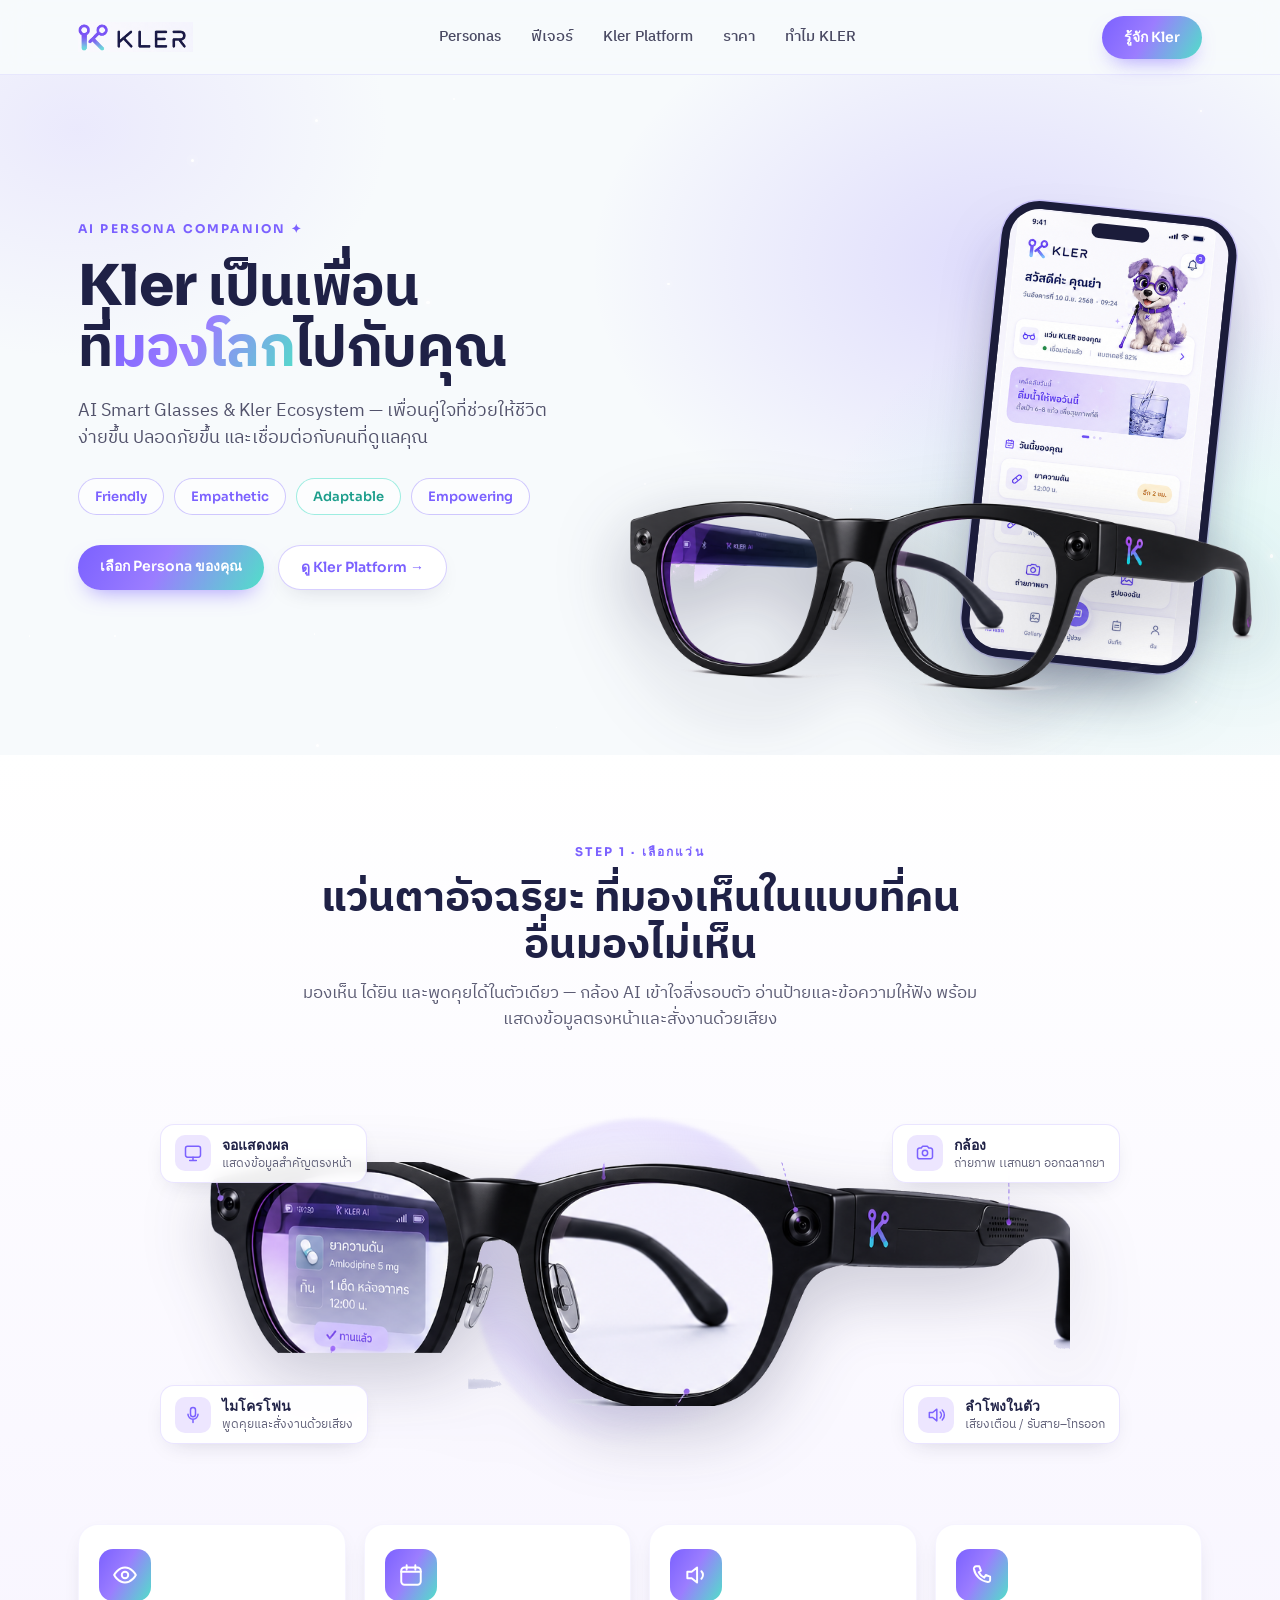
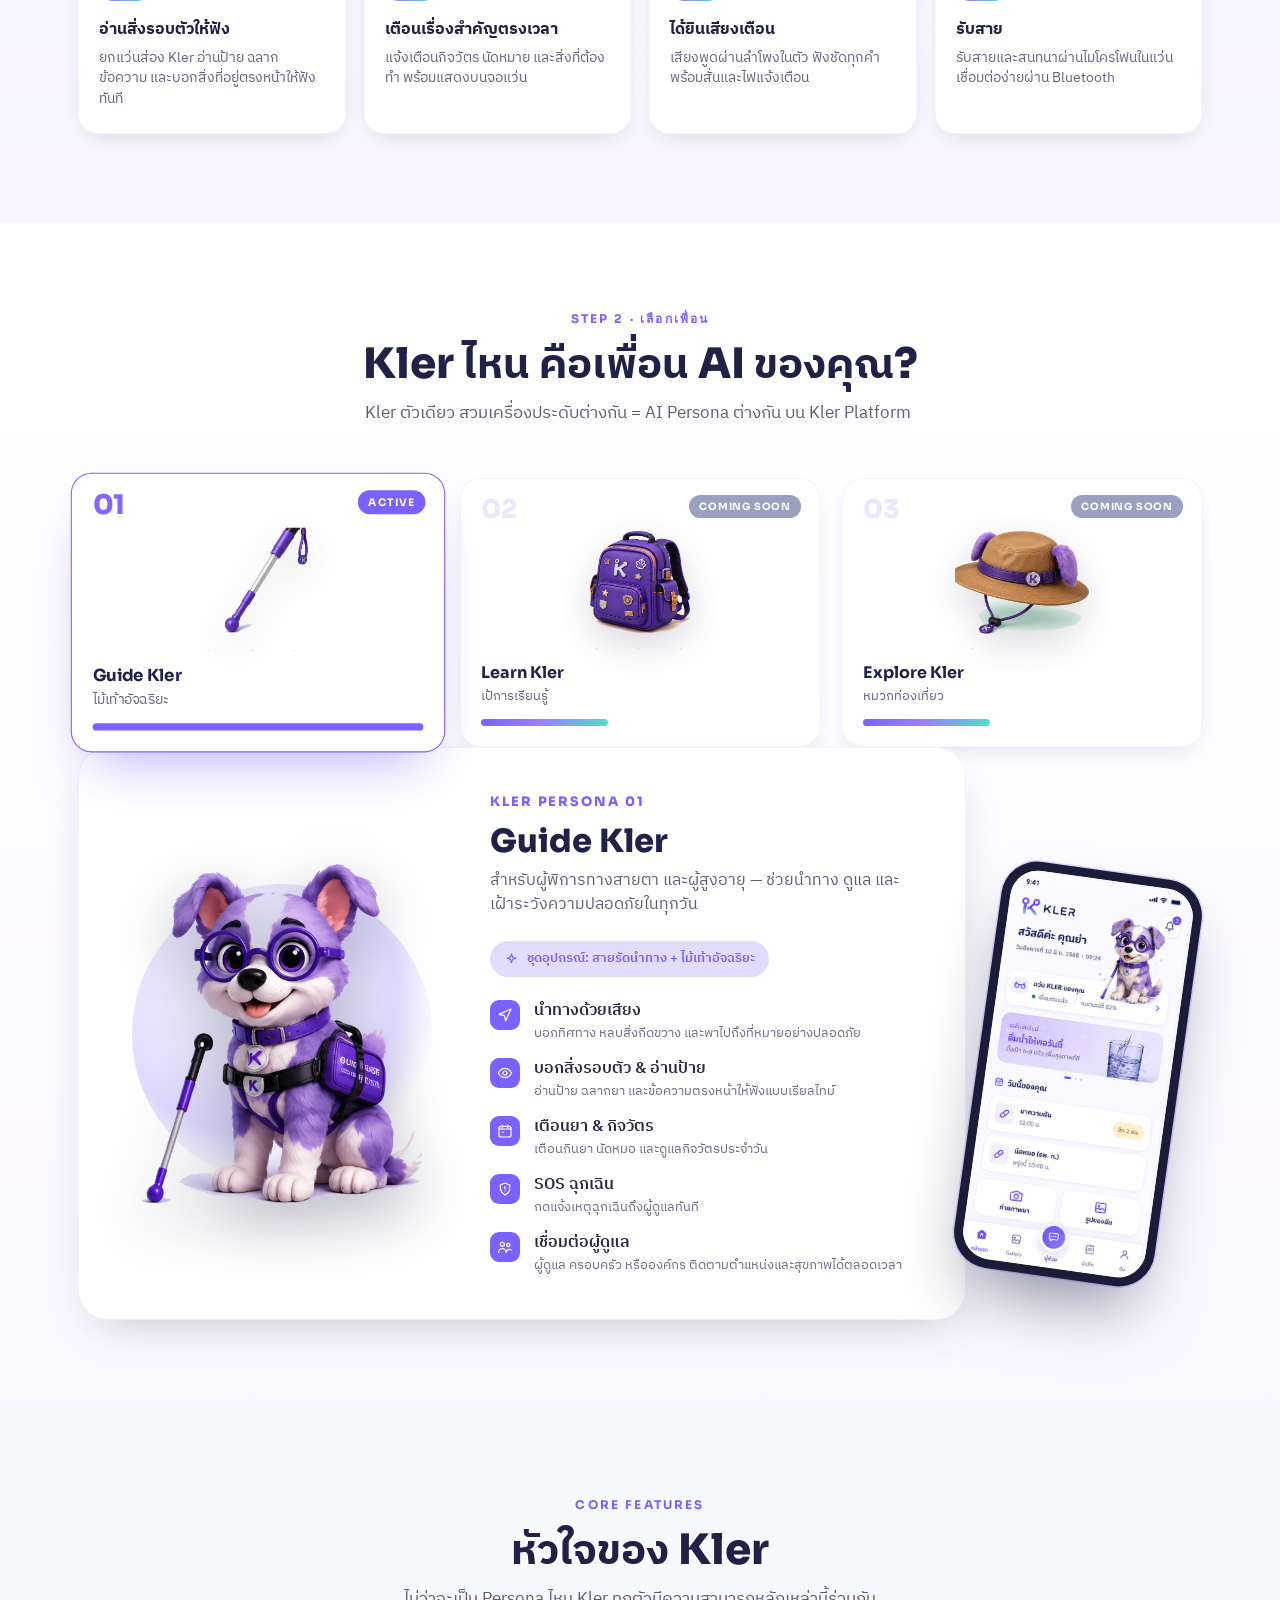
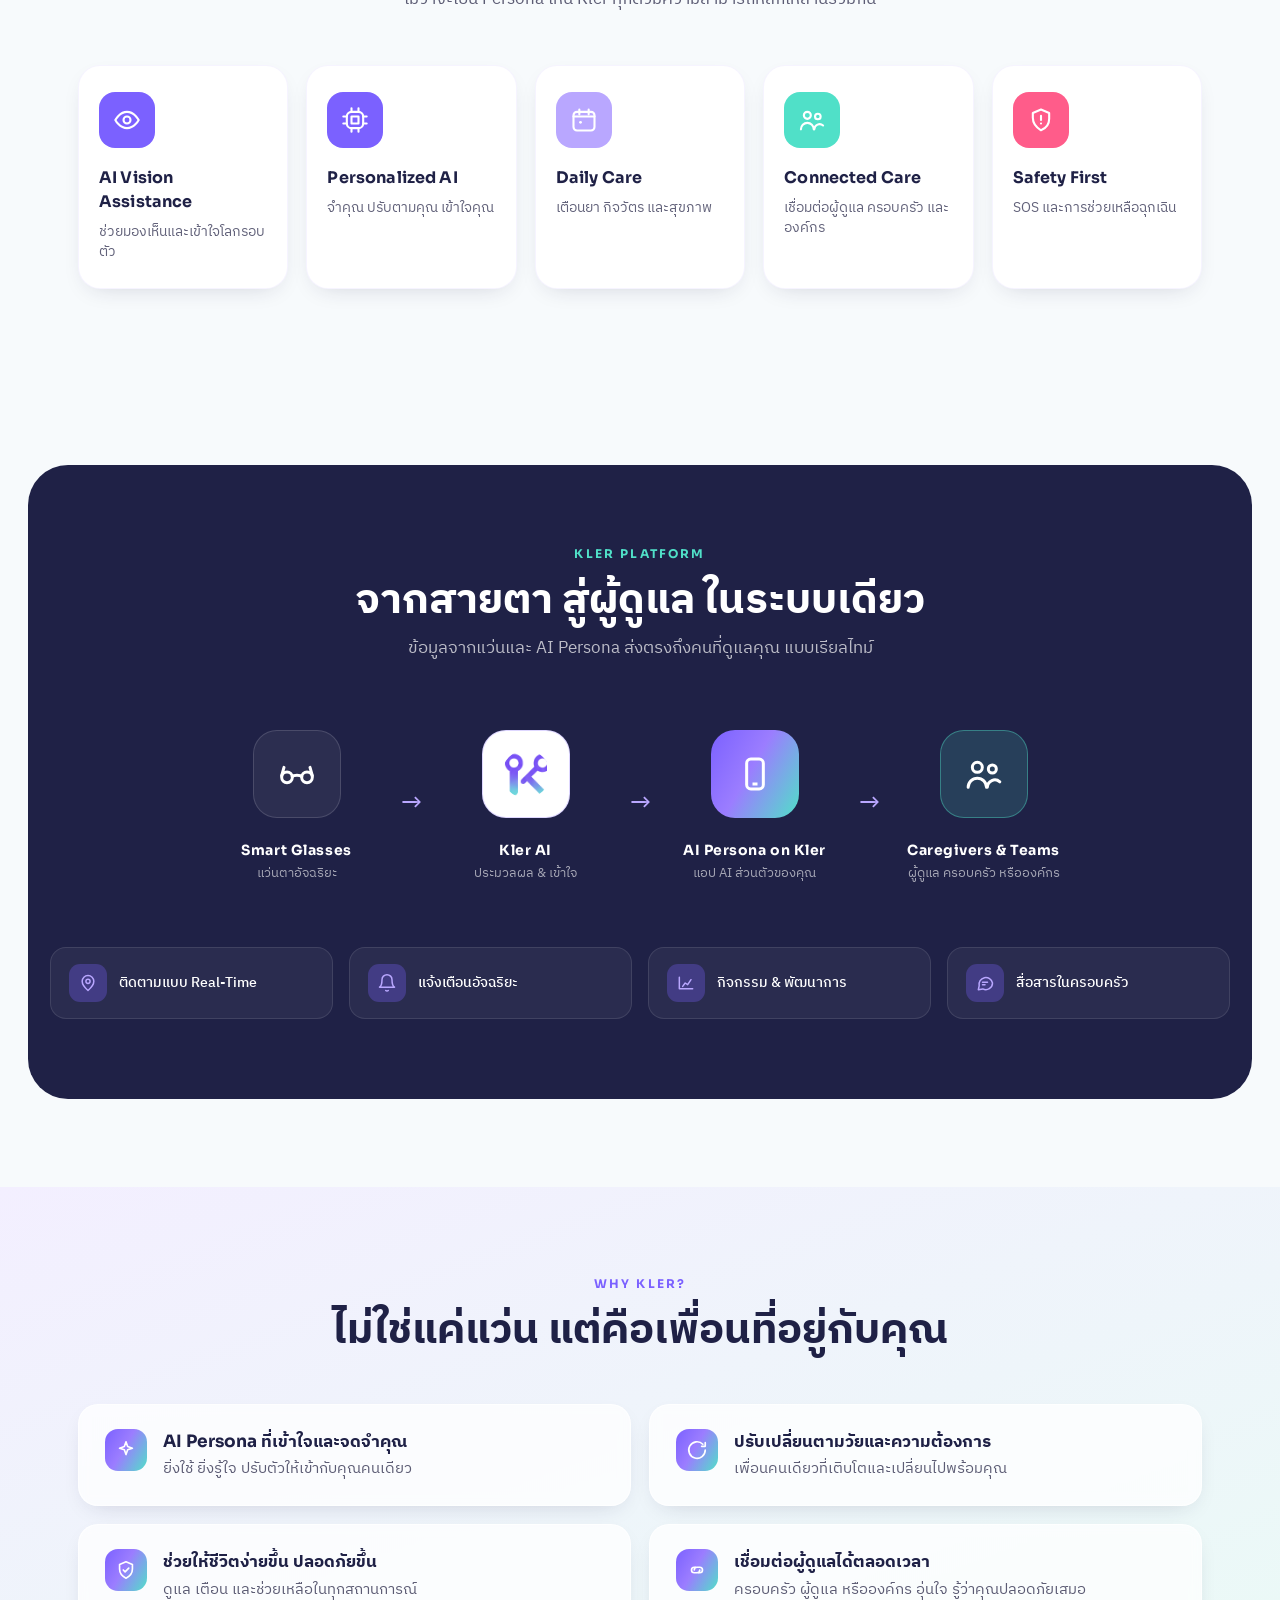
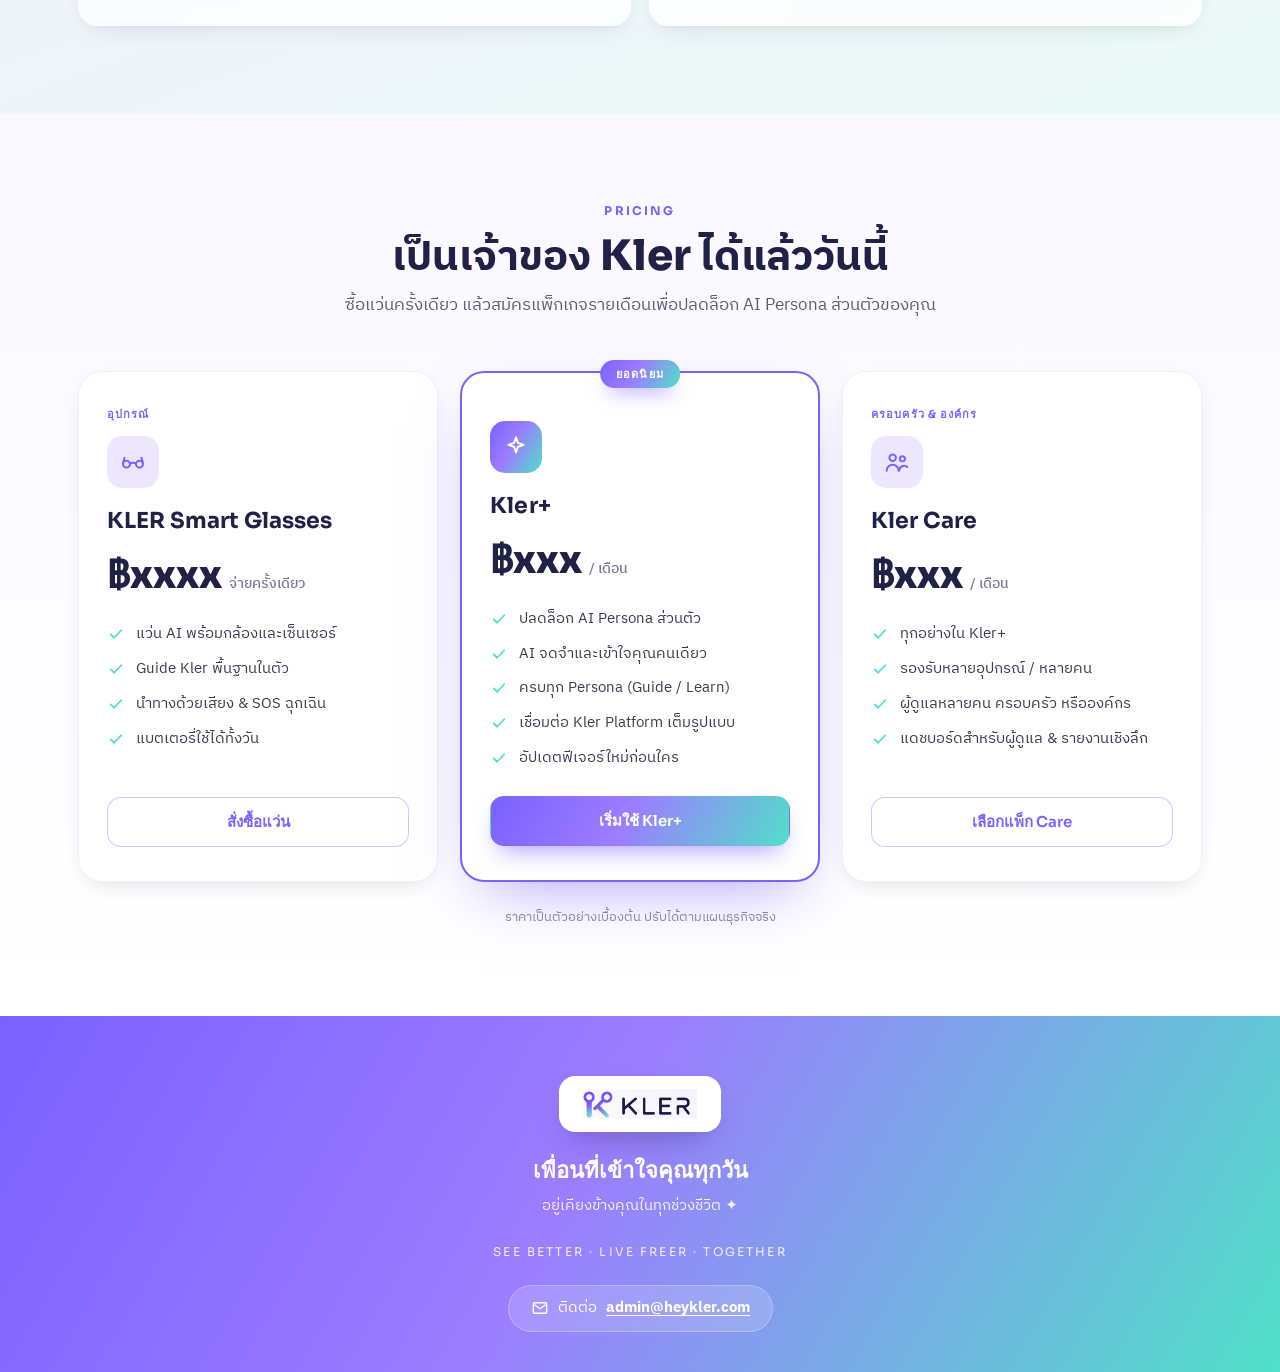
==== commit 197a128a: "Remove fall-detection from SOS feature App has SOS but no fall detection — change card to "SOS ฉุกเฉ" ====
--- a/KLER.html
+++ b/KLER.html
@@ -552,7 +552,7 @@
      {ic:'nav',t:'นำทางด้วยเสียง',d:'บอกทิศทาง หลบสิ่งกีดขวาง และพาไปถึงที่หมายอย่างปลอดภัย'},
      {ic:'eye',t:'บอกสิ่งรอบตัว & อ่านป้าย',d:'อ่านป้าย ฉลากยา และข้อความตรงหน้าให้ฟังแบบเรียลไทม์'},
      {ic:'calendar',t:'เตือนยา & กิจวัตร',d:'เตือนกินยา นัดหมอ และดูแลกิจวัตรประจำวัน'},
-     {ic:'sos',t:'SOS & ตรวจจับการล้ม',d:'ตรวจจับการล้ม แจ้งเหตุฉุกเฉินถึงผู้ดูแลทันที'},
+     {ic:'sos',t:'SOS ฉุกเฉิน',d:'กดแจ้งเหตุฉุกเฉินถึงผู้ดูแลทันที'},
      {ic:'family',t:'เชื่อมต่อผู้ดูแล',d:'ผู้ดูแล ครอบครัว หรือองค์กร ติดตามตำแหน่งและสุขภาพได้ตลอดเวลา'}
    ]},
   {key:'learn',num:'02',name:'Learn Kler',accent:'#FF8A3D',soft:'rgba(255,138,61,.22)',img:'assets/persona-learn.png',
